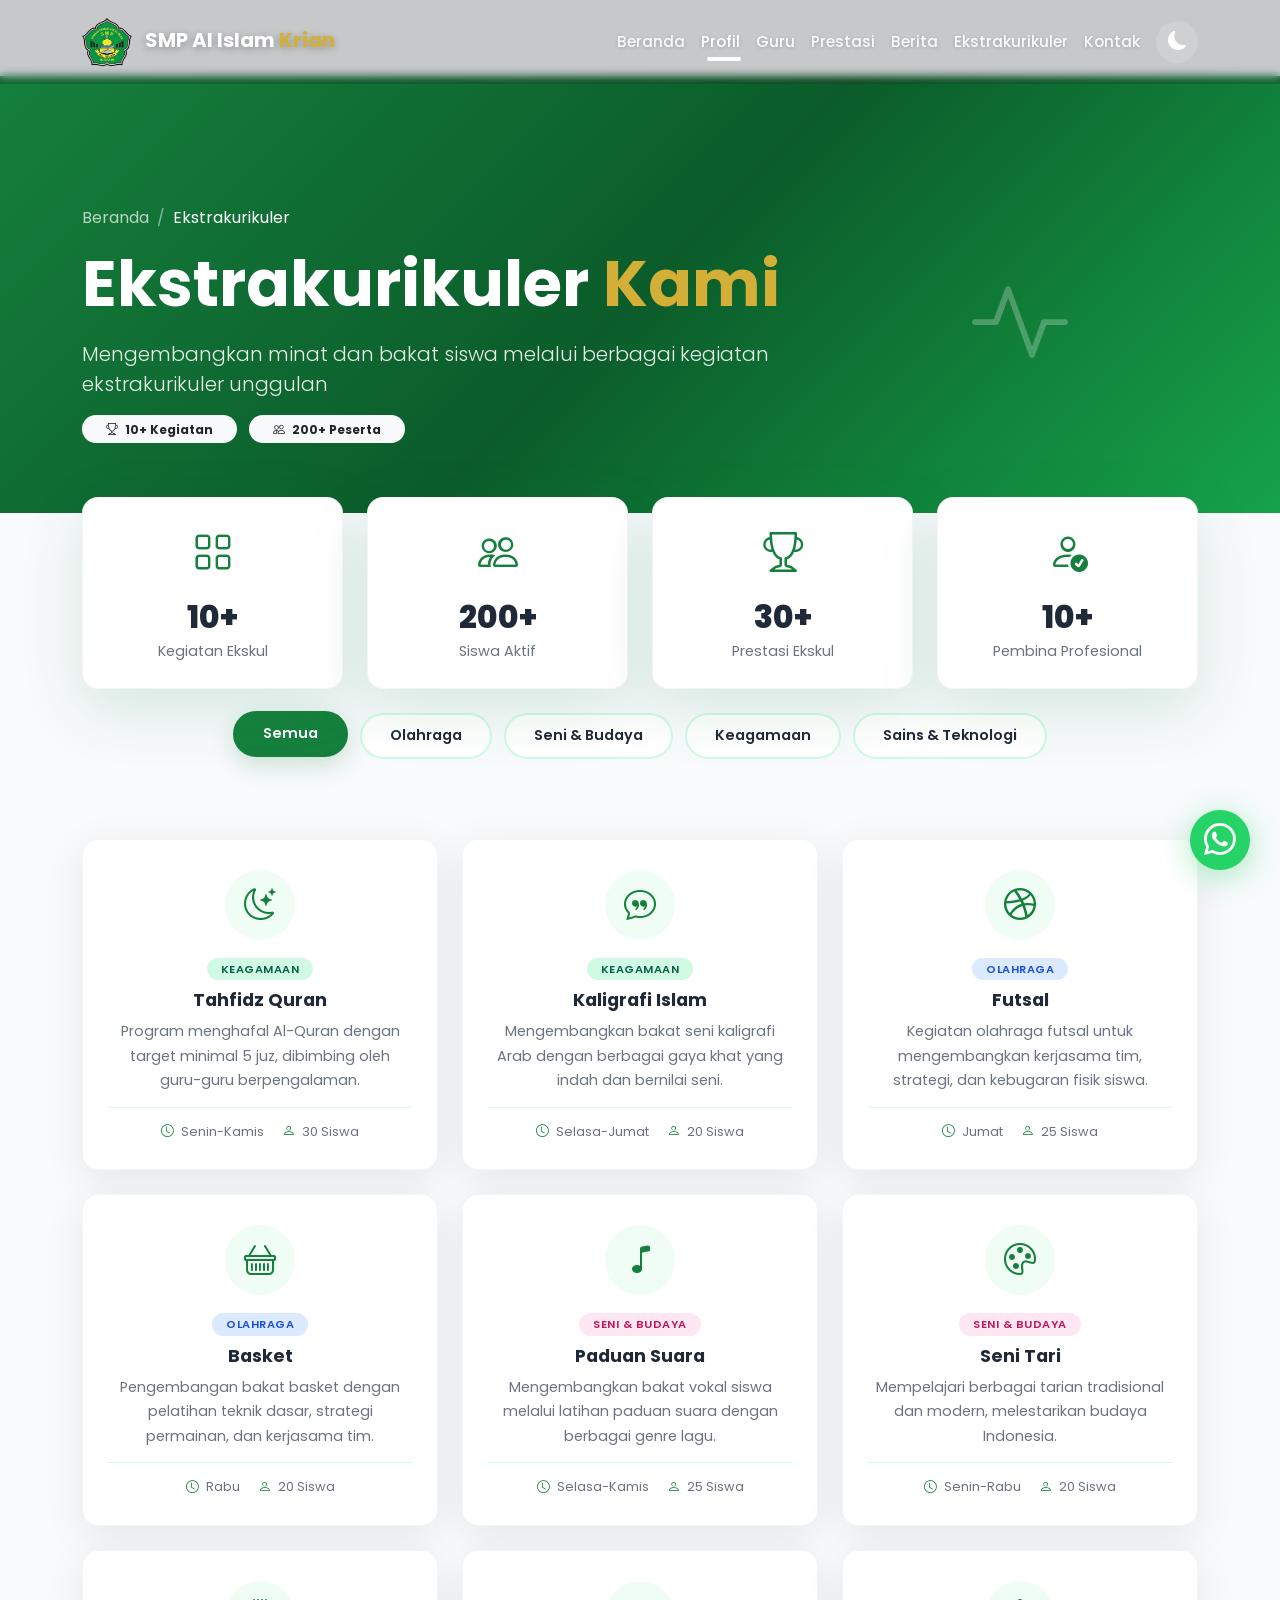
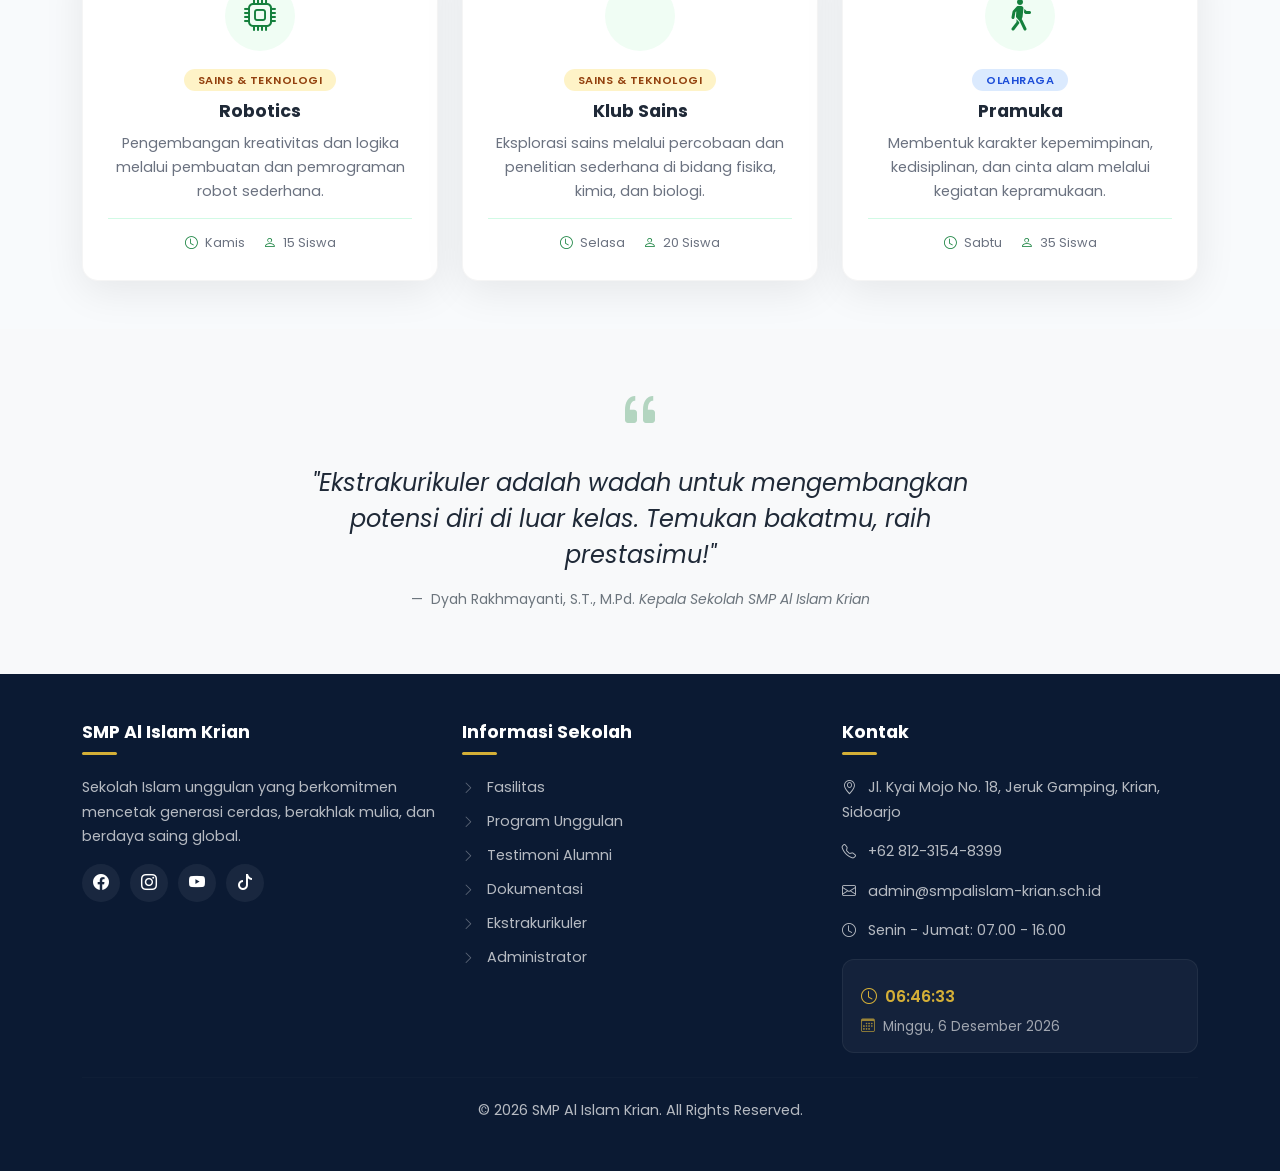
==== Frontend/navbar/ekstra/ekstra.html @ 2ff0a513 "ekstra" ====
<!DOCTYPE html>
<html lang="id">
<head>
    <meta charset="UTF-8" />
    <meta name="viewport" content="width=device-width, initial-scale=1.0" />
    <meta name="description" content="Ekstrakurikuler SMP Al Islam Krian - Berbagai kegiatan pengembangan minat dan bakat siswa" />
    <title>Ekstrakurikuler - SMP Al Islam Krian</title>
    
    <!-- Favicon -->
    <link rel="icon" type="image/png" sizes="64x64" href="../../../assets/logo/logo-smp-al-islam.png" />
    <link rel="apple-touch-icon" sizes="180x180" href="https://cdn-icons-png.flaticon.com/180/3031/3031515.png" />
    
    <!-- Bootstrap 5.3 CSS -->
    <link href="https://cdn.jsdelivr.net/npm/bootstrap@5.3.2/dist/css/bootstrap.min.css" rel="stylesheet" />
    <link href="https://cdn.jsdelivr.net/npm/bootstrap-icons@1.11.3/font/bootstrap-icons.css" rel="stylesheet" />
    <link href="https://fonts.googleapis.com/css2?family=Poppins:wght@300;400;500;600;700;800;900&display=swap" rel="stylesheet" />
    <link href="https://unpkg.com/aos@2.3.1/dist/aos.css" rel="stylesheet" />
    
    <!-- Custom CSS -->
    <link href="../../../Frontend/css/style.css" rel="stylesheet" />
    <link href="../../../Frontend/css/responsive.css" rel="stylesheet" />
    <link href="../../../Frontend/css/animation.css" rel="stylesheet" />
    <link href="ekstrakurikuler.css" rel="stylesheet" />
</head>
<body>

    <!-- LOADING SCREEN -->
    <div id="loading-screen">
        <div class="loader-wrapper">
            <div class="loader-ring"></div>
            <div class="loader-text">SMP Al Islam Krian</div>
        </div>
    </div>

    <div id="scroll-progress-bar"></div>

    <!-- NAVBAR -->
    <nav class="navbar navbar-expand-lg fixed-top" id="mainNav">
        <div class="container">
            <a class="navbar-brand" href="../../../index.html">
                <img src="../../../assets/logo/logo-smp-al-islam.png" alt="Logo SMP Al Islam Krian" height="50" class="me-2" />
                <span class="brand-text">SMP Al Islam <span>Krian</span></span>
            </a>
            <button class="navbar-toggler" type="button" data-bs-toggle="collapse" data-bs-target="#navbarNav"
                aria-controls="navbarNav" aria-expanded="false" aria-label="Toggle navigation">
                <span class="navbar-toggler-icon"></span>
            </button>
            <div class="collapse navbar-collapse" id="navbarNav">
                <ul class="navbar-nav ms-auto">
                    <li class="nav-item"><a class="nav-link" href="../../../index.html">Beranda</a></li>
                    <li class="nav-item dropdown">
                        <a class="nav-link dropdown-toggle" href="#" id="navbarDropdownProfil" role="button"
                            data-bs-toggle="dropdown" aria-expanded="false">Profil</a>
                        <ul class="dropdown-menu" aria-labelledby="navbarDropdownProfil">
                            <li><a class="dropdown-item" href="../profil/sejarah.html">Sejarah</a></li>
                            <li><a class="dropdown-item" href="../profil/visi-misi.html">Visi &amp; Misi</a></li>
                            <li><a class="dropdown-item" href="../profil/sambutan.html">Sambutan Kepsek</a></li>
                        </ul>
                    </li>
                    <li class="nav-item"><a class="nav-link" href="../guru/guru.php">Guru</a></li>
                    <li class="nav-item"><a class="nav-link" href="../prestasi/prestasi.php">Prestasi</a></li>
                    <li class="nav-item"><a class="nav-link" href="../berita/berita.php">Berita</a></li>
                    <li class="nav-item"><a class="nav-link active" href="ekstrakurikuler.html">Ekstrakurikuler</a></li>
                    <li class="nav-item"><a class="nav-link" href="../kontak/kontak.html">Kontak</a></li>
                </ul>
                <button class="btn btn-dark-mode ms-2" id="darkModeToggle" aria-label="Toggle Dark Mode">
                    <i class="bi bi-moon-fill"></i>
                </button>
            </div>
        </div>
    </nav>

    <!-- PAGE HEADER -->
    <section class="page-header-ekskul">
        <div class="container">
            <div class="row align-items-center">
                <div class="col-lg-8" data-aos="fade-up">
                    <nav aria-label="breadcrumb">
                        <ol class="breadcrumb">
                            <li class="breadcrumb-item"><a href="../../../index.html">Beranda</a></li>
                            <li class="breadcrumb-item active" aria-current="page">Ekstrakurikuler</li>
                        </ol>
                    </nav>
                    <h1 class="display-3 fw-bold mb-3">Ekstrakurikuler <span style="color: var(--gold);">Kami</span></h1>
                    <p class="lead" style="font-size: 1.25rem; opacity: 0.9;">
                        Mengembangkan minat dan bakat siswa melalui berbagai kegiatan ekstrakurikuler unggulan
                    </p>
                    <div class="mt-3">
                        <span class="badge bg-light text-dark me-2 px-4 py-2 rounded-pill">
                            <i class="bi bi-trophy me-1"></i> 10+ Kegiatan
                        </span>
                        <span class="badge bg-light text-dark px-4 py-2 rounded-pill">
                            <i class="bi bi-people me-1"></i> 200+ Peserta
                        </span>
                    </div>
                </div>
                <div class="col-lg-4 text-center d-none d-lg-block" data-aos="fade-left">
                    <i class="bi bi-activity" style="font-size: 6rem; opacity: 0.25; color: var(--white);"></i>
                </div>
            </div>
        </div>
    </section>

    <!-- STATISTIK EKSKUL -->
    <section class="ekskul-stats">
        <div class="container">
            <div class="row g-4">
                <div class="col-6 col-lg-3" data-aos="fade-up" data-aos-delay="100">
                    <div class="stat-card-ekskul">
                        <span class="stat-icon"><i class="bi bi-grid"></i></span>
                        <div class="stat-number">10+</div>
                        <div class="stat-label">Kegiatan Ekskul</div>
                    </div>
                </div>
                <div class="col-6 col-lg-3" data-aos="fade-up" data-aos-delay="200">
                    <div class="stat-card-ekskul">
                        <span class="stat-icon"><i class="bi bi-people"></i></span>
                        <div class="stat-number">200+</div>
                        <div class="stat-label">Siswa Aktif</div>
                    </div>
                </div>
                <div class="col-6 col-lg-3" data-aos="fade-up" data-aos-delay="300">
                    <div class="stat-card-ekskul">
                        <span class="stat-icon"><i class="bi bi-trophy"></i></span>
                        <div class="stat-number">30+</div>
                        <div class="stat-label">Prestasi Ekskul</div>
                    </div>
                </div>
                <div class="col-6 col-lg-3" data-aos="fade-up" data-aos-delay="400">
                    <div class="stat-card-ekskul">
                        <span class="stat-icon"><i class="bi bi-person-check"></i></span>
                        <div class="stat-number">10+</div>
                        <div class="stat-label">Pembina Profesional</div>
                    </div>
                </div>
            </div>
        </div>
    </section>

    <!-- KATEGORI EKSKUL -->
    <section class="py-4">
        <div class="container">
            <div class="ekskul-categories" data-aos="fade-up">
                <button class="btn-category active" data-category="all">Semua</button>
                <button class="btn-category" data-category="olahraga">Olahraga</button>
                <button class="btn-category" data-category="seni">Seni & Budaya</button>
                <button class="btn-category" data-category="keagamaan">Keagamaan</button>
                <button class="btn-category" data-category="sains">Sains & Teknologi</button>
            </div>
        </div>
    </section>

    <!-- DAFTAR EKSKURIKULER -->
    <section class="py-3 pb-5">
        <div class="container">
            <div class="row g-4" id="ekskulGrid">
                
                <!-- Ekskul 1 - Keagamaan -->
                <div class="col-md-6 col-lg-4" data-category="keagamaan" data-aos="fade-up" data-aos-delay="100">
                    <div class="ekskul-card">
                        <div class="ekskul-icon-wrapper">
                            <i class="bi bi-moon-stars"></i>
                        </div>
                        <div class="ekskul-body">
                            <span class="ekskul-badge keagamaan">Keagamaan</span>
                            <h5>Tahfidz Quran</h5>
                            <p>Program menghafal Al-Quran dengan target minimal 5 juz, dibimbing oleh guru-guru berpengalaman.</p>
                            <div class="ekskul-meta">
                                <span><i class="bi bi-clock"></i> Senin-Kamis</span>
                                <span><i class="bi bi-person"></i> 30 Siswa</span>
                            </div>
                        </div>
                    </div>
                </div>

                <!-- Ekskul 2 - Keagamaan -->
                <div class="col-md-6 col-lg-4" data-category="keagamaan" data-aos="fade-up" data-aos-delay="200">
                    <div class="ekskul-card">
                        <div class="ekskul-icon-wrapper">
                            <i class="bi bi-chat-quote"></i>
                        </div>
                        <div class="ekskul-body">
                            <span class="ekskul-badge keagamaan">Keagamaan</span>
                            <h5>Kaligrafi Islam</h5>
                            <p>Mengembangkan bakat seni kaligrafi Arab dengan berbagai gaya khat yang indah dan bernilai seni.</p>
                            <div class="ekskul-meta">
                                <span><i class="bi bi-clock"></i> Selasa-Jumat</span>
                                <span><i class="bi bi-person"></i> 20 Siswa</span>
                            </div>
                        </div>
                    </div>
                </div>

                <!-- Ekskul 3 - Olahraga -->
                <div class="col-md-6 col-lg-4" data-category="olahraga" data-aos="fade-up" data-aos-delay="300">
                    <div class="ekskul-card">
                        <div class="ekskul-icon-wrapper">
                            <i class="bi bi-dribbble"></i>
                        </div>
                        <div class="ekskul-body">
                            <span class="ekskul-badge olahraga">Olahraga</span>
                            <h5>Futsal</h5>
                            <p>Kegiatan olahraga futsal untuk mengembangkan kerjasama tim, strategi, dan kebugaran fisik siswa.</p>
                            <div class="ekskul-meta">
                                <span><i class="bi bi-clock"></i> Jumat</span>
                                <span><i class="bi bi-person"></i> 25 Siswa</span>
                            </div>
                        </div>
                    </div>
                </div>

                <!-- Ekskul 4 - Olahraga -->
                <div class="col-md-6 col-lg-4" data-category="olahraga" data-aos="fade-up" data-aos-delay="400">
                    <div class="ekskul-card">
                        <div class="ekskul-icon-wrapper">
                            <i class="bi bi-basket"></i>
                        </div>
                        <div class="ekskul-body">
                            <span class="ekskul-badge olahraga">Olahraga</span>
                            <h5>Basket</h5>
                            <p>Pengembangan bakat basket dengan pelatihan teknik dasar, strategi permainan, dan kerjasama tim.</p>
                            <div class="ekskul-meta">
                                <span><i class="bi bi-clock"></i> Rabu</span>
                                <span><i class="bi bi-person"></i> 20 Siswa</span>
                            </div>
                        </div>
                    </div>
                </div>

                <!-- Ekskul 5 - Seni -->
                <div class="col-md-6 col-lg-4" data-category="seni" data-aos="fade-up" data-aos-delay="500">
                    <div class="ekskul-card">
                        <div class="ekskul-icon-wrapper">
                            <i class="bi bi-music-note"></i>
                        </div>
                        <div class="ekskul-body">
                            <span class="ekskul-badge seni">Seni & Budaya</span>
                            <h5>Paduan Suara</h5>
                            <p>Mengembangkan bakat vokal siswa melalui latihan paduan suara dengan berbagai genre lagu.</p>
                            <div class="ekskul-meta">
                                <span><i class="bi bi-clock"></i> Selasa-Kamis</span>
                                <span><i class="bi bi-person"></i> 25 Siswa</span>
                            </div>
                        </div>
                    </div>
                </div>

                <!-- Ekskul 6 - Seni -->
                <div class="col-md-6 col-lg-4" data-category="seni" data-aos="fade-up" data-aos-delay="600">
                    <div class="ekskul-card">
                        <div class="ekskul-icon-wrapper">
                            <i class="bi bi-palette"></i>
                        </div>
                        <div class="ekskul-body">
                            <span class="ekskul-badge seni">Seni & Budaya</span>
                            <h5>Seni Tari</h5>
                            <p>Mempelajari berbagai tarian tradisional dan modern, melestarikan budaya Indonesia.</p>
                            <div class="ekskul-meta">
                                <span><i class="bi bi-clock"></i> Senin-Rabu</span>
                                <span><i class="bi bi-person"></i> 20 Siswa</span>
                            </div>
                        </div>
                    </div>
                </div>

                <!-- Ekskul 7 - Sains -->
                <div class="col-md-6 col-lg-4" data-category="sains" data-aos="fade-up" data-aos-delay="700">
                    <div class="ekskul-card">
                        <div class="ekskul-icon-wrapper">
                            <i class="bi bi-cpu"></i>
                        </div>
                        <div class="ekskul-body">
                            <span class="ekskul-badge sains">Sains & Teknologi</span>
                            <h5>Robotics</h5>
                            <p>Pengembangan kreativitas dan logika melalui pembuatan dan pemrograman robot sederhana.</p>
                            <div class="ekskul-meta">
                                <span><i class="bi bi-clock"></i> Kamis</span>
                                <span><i class="bi bi-person"></i> 15 Siswa</span>
                            </div>
                        </div>
                    </div>
                </div>

                <!-- Ekskul 8 - Sains -->
                <div class="col-md-6 col-lg-4" data-category="sains" data-aos="fade-up" data-aos-delay="800">
                    <div class="ekskul-card">
                        <div class="ekskul-icon-wrapper">
                            <i class="bi bi-flask"></i>
                        </div>
                        <div class="ekskul-body">
                            <span class="ekskul-badge sains">Sains & Teknologi</span>
                            <h5>Klub Sains</h5>
                            <p>Eksplorasi sains melalui percobaan dan penelitian sederhana di bidang fisika, kimia, dan biologi.</p>
                            <div class="ekskul-meta">
                                <span><i class="bi bi-clock"></i> Selasa</span>
                                <span><i class="bi bi-person"></i> 20 Siswa</span>
                            </div>
                        </div>
                    </div>
                </div>

                <!-- Ekskul 9 - Olahraga -->
                <div class="col-md-6 col-lg-4" data-category="olahraga" data-aos="fade-up" data-aos-delay="900">
                    <div class="ekskul-card">
                        <div class="ekskul-icon-wrapper">
                            <i class="bi bi-person-walking"></i>
                        </div>
                        <div class="ekskul-body">
                            <span class="ekskul-badge olahraga">Olahraga</span>
                            <h5>Pramuka</h5>
                            <p>Membentuk karakter kepemimpinan, kedisiplinan, dan cinta alam melalui kegiatan kepramukaan.</p>
                            <div class="ekskul-meta">
                                <span><i class="bi bi-clock"></i> Sabtu</span>
                                <span><i class="bi bi-person"></i> 35 Siswa</span>
                            </div>
                        </div>
                    </div>
                </div>
            </div>
        </div>
    </section>

    <!-- QUOTE -->
    <section class="py-5 bg-light">
        <div class="container">
            <div class="row justify-content-center" data-aos="fade-up">
                <div class="col-lg-8 text-center">
                    <i class="bi bi-quote" style="font-size: 3rem; color: var(--primary); opacity: 0.3;"></i>
                    <blockquote class="blockquote fs-4 fst-italic mt-3">
                        "Ekstrakurikuler adalah wadah untuk mengembangkan potensi diri di luar kelas. Temukan bakatmu, raih prestasimu!"
                    </blockquote>
                    <figcaption class="blockquote-footer mt-2">
                        Dyah Rakhmayanti, S.T., M.Pd. <cite title="Source Title">Kepala Sekolah SMP Al Islam Krian</cite>
                    </figcaption>
                </div>
            </div>
        </div>
    </section>

    <!-- FOOTER -->
    <footer class="footer py-5">
        <div class="container">
            <div class="row g-4">
                <div class="col-md-6 col-lg-4">
                    <h5 class="fw-bold">SMP Al Islam Krian</h5>
                    <p>Sekolah Islam unggulan yang berkomitmen mencetak generasi cerdas, berakhlak mulia, dan berdaya saing global.</p>
                    <div class="social-icons">
                        <a href="#"><i class="bi bi-facebook"></i></a>
                        <a href="#"><i class="bi bi-instagram"></i></a>
                        <a href="#"><i class="bi bi-youtube"></i></a>
                        <a href="#"><i class="bi bi-tiktok"></i></a>
                    </div>
                </div>
                <div class="col-md-6 col-lg-4">
                    <h5 class="fw-bold">Informasi Sekolah</h5>
                    <ul class="list-unstyled">
                        <li><a href="../../../index.html#fasilitas"><i class="bi bi-chevron-right"></i> Fasilitas</a></li>
                        <li><a href="../../../index.html#akademik"><i class="bi bi-chevron-right"></i> Program Unggulan</a></li>
                        <li><a href="../../../index.html#testimoni"><i class="bi bi-chevron-right"></i> Testimoni Alumni</a></li>
                        <li><a href="../../../index.html#galeri"><i class="bi bi-chevron-right"></i> Dokumentasi</a></li>
                        <li><a href="ekstrakurikuler.html"><i class="bi bi-chevron-right"></i> Ekstrakurikuler</a></li>
                        <li><a href="../../../Admin/login.php"><i class="bi bi-chevron-right"></i> Administrator</a></li>
                    </ul>
                </div>
                <div class="col-md-6 col-lg-4">
                    <h5 class="fw-bold">Kontak</h5>
                    <p><i class="bi bi-geo-alt me-2"></i> Jl. Kyai Mojo No. 18, Jeruk Gamping, Krian, Sidoarjo</p>
                    <p><i class="bi bi-telephone me-2"></i> +62 812-3154-8399</p>
                    <p><i class="bi bi-envelope me-2"></i> admin@smpalislam-krian.sch.id</p>
                    <p><i class="bi bi-clock me-2"></i> Senin - Jumat: 07.00 - 16.00</p>
                    <div class="footer-info mt-3">
                        <div class="live-clock">
                            <i class="bi bi-clock me-1"></i> <span id="clock">00:00:00</span>
                        </div>
                        <div class="update-date mt-2">
                            <i class="bi bi-calendar3 me-1"></i> <span id="updateDate">Loading...</span>
                        </div>
                    </div>
                </div>
            </div>
            <hr class="mt-4" />
            <div class="text-center">
                <p class="mb-0">&copy; 2026 SMP Al Islam Krian. All Rights Reserved.</p>
            </div>
        </div>
    </footer>

    <!-- FLOATING WHATSAPP -->
    <a href="https://wa.me/6281234567890" target="_blank" class="floating-whatsapp" aria-label="WhatsApp">
        <i class="bi bi-whatsapp"></i>
    </a>

    <!-- BACK TO TOP -->
    <button id="backToTop" class="btn btn-primary back-to-top" aria-label="Back to top">
        <i class="bi bi-chevron-up"></i>
    </button>

    <!-- SCRIPTS -->
    <script src="https://cdn.jsdelivr.net/npm/bootstrap@5.3.2/dist/js/bootstrap.bundle.min.js"></script>
    <script src="https://unpkg.com/aos@2.3.1/dist/aos.js"></script>
    <script src="../../../Frontend/js/script.js"></script>
    <script src="../../../Frontend/js/counter.js"></script>
    <script src="ekstrakurikuler.js"></script>
</body>
</html>
---- Frontend/css/style.css ----
/* ============================================================
   STYLE.CSS - SMP Al Islam Krian
   Gaya utama untuk website - TEMA HIJAU
   ============================================================ */

/* ---------- RESET & VARIABLES ---------- */
:root {
    /* Primary Colors - Hijau */
    --primary: #15803D;
    --secondary: #16A34A;
    --accent: #22C55E;
    --hover: #166534;
    --gold: #D4AF37;
    
    /* Neutral Colors */
    --bg: #F8FAFC;
    --soft-bg: #F0FDF4;
    --border: #D1FAE5;
    --text: #1F2937;
    --text-soft: #6B7280;
    --white: #FFFFFF;
    
    /* Effects */
    --shadow: 0 10px 40px rgba(0,0,0,0.08);
    --shadow-hover: 0 20px 60px rgba(21, 128, 61, 0.15);
    --radius: 16px;
    --transition: all 0.4s cubic-bezier(0.25, 0.46, 0.45, 0.94);
}

* {
    margin: 0;
    padding: 0;
    box-sizing: border-box;
}

body {
    font-family: 'Poppins', sans-serif;
    background: var(--bg);
    color: var(--text);
    overflow-x: hidden;
    padding-top: 76px;
    cursor: default;
}

/* ---------- BOOTSTRAP OVERRIDE (WARNA HIJAU) ---------- */
.bg-primary,
.btn-primary,
.badge.bg-primary,
.list-group-item.active,
.page-item.active .page-link,
.nav-pills .nav-link.active,
.progress-bar {
    background-color: var(--primary) !important;
    border-color: var(--primary) !important;
}

.btn-primary:hover,
.btn-primary:focus,
.btn-primary:active {
    background-color: var(--hover) !important;
    border-color: var(--hover) !important;
}

.text-primary,
.btn-outline-primary,
.page-link,
.dropdown-item:active,
.accordion-button:not(.collapsed),
.nav-link.active,
.nav-link:hover {
    color: var(--primary) !important;
}

.btn-outline-primary {
    border-color: var(--primary) !important;
}

.btn-outline-primary:hover,
.btn-outline-primary:focus {
    background-color: var(--primary) !important;
    border-color: var(--primary) !important;
    color: var(--white) !important;
}

.accordion-button:focus {
    border-color: var(--primary) !important;
    box-shadow: 0 0 0 0.25rem rgba(21, 128, 61, 0.25) !important;
}

.form-check-input:checked {
    background-color: var(--primary) !important;
    border-color: var(--primary) !important;
}

.form-control:focus {
    border-color: var(--primary) !important;
    box-shadow: 0 0 0 0.25rem rgba(21, 128, 61, 0.25) !important;
}

.dropdown-item:active {
    background-color: var(--primary) !important;
}

.dropdown-item:focus {
    background-color: rgba(21, 128, 61, 0.08) !important;
    color: var(--primary) !important;
}

/* ---------- CUSTOM CURSOR ---------- */
@media (min-width: 1024px) {
    body {
        cursor: none;
    }
    .custom-cursor {
        position: fixed;
        width: 30px;
        height: 30px;
        border-radius: 50%;
        background: rgba(21, 128, 61, 0.2);
        border: 2px solid var(--primary);
        pointer-events: none;
        z-index: 9999;
        transform: translate(-50%, -50%);
        transition: width 0.2s, height 0.2s, background 0.2s;
        display: none;
    }
    .custom-cursor.active {
        width: 50px;
        height: 50px;
        background: rgba(21, 128, 61, 0.1);
        border-color: var(--gold);
    }
}

/* ---------- SCROLL PROGRESS BAR ---------- */
#scroll-progress-bar {
    position: fixed;
    top: 0;
    left: 0;
    width: 0%;
    height: 4px;
    background: linear-gradient(90deg, var(--primary), var(--gold));
    z-index: 9999;
    transition: width 0.1s;
}

/* ---------- LOADING SCREEN ---------- */
#loading-screen {
    position: fixed;
    inset: 0;
    background: var(--white);
    display: flex;
    align-items: center;
    justify-content: center;
    z-index: 10000;
    transition: opacity 0.8s, visibility 0.8s;
}

#loading-screen.hidden {
    opacity: 0;
    visibility: hidden;
    pointer-events: none;
}

.loader-wrapper {
    text-align: center;
}

.loader-ring {
    display: inline-block;
    width: 60px;
    height: 60px;
    border-radius: 50%;
    border: 5px solid rgba(21, 128, 61, 0.1);
    border-top-color: var(--primary);
    animation: spin 0.8s linear infinite;
    margin: 0 5px;
}

.loader-ring:nth-child(2) {
    width: 45px;
    height: 45px;
    border-top-color: var(--secondary);
    animation-duration: 1s;
}

.loader-ring:nth-child(3) {
    width: 30px;
    height: 30px;
    border-top-color: var(--gold);
    animation-duration: 1.2s;
}

.loader-text {
    margin-top: 20px;
    font-weight: 700;
    font-size: 1.5rem;
    letter-spacing: 2px;
    background: linear-gradient(90deg, var(--primary), var(--gold));
    -webkit-background-clip: text;
    -webkit-text-fill-color: transparent;
}

@keyframes spin {
    to { transform: rotate(360deg); }
}

/* ---------- NAVBAR ---------- */
.navbar {
    padding: 12px 0;
    transition: var(--transition);
    background: transparent;
    backdrop-filter: blur(0px);
    position: fixed;
    top: 0;
    left: 0;
    right: 0;
    z-index: 1030;
}

.navbar.scrolled {
    background: var(--white) !important;
    backdrop-filter: blur(12px);
    box-shadow: 0 4px 30px rgba(0,0,0,0.08);
}

.navbar:not(.scrolled) {
    background: rgba(0,0,0,0.2) !important;
    backdrop-filter: blur(4px);
}

.navbar .brand-text {
    font-weight: 700;
    color: var(--white);
    transition: var(--transition);
    text-shadow: 0 2px 8px rgba(0,0,0,0.3);
}

.navbar.scrolled .brand-text {
    color: var(--text);
    text-shadow: none;
}

.navbar .brand-text span {
    color: var(--gold);
}

.navbar-toggler {
    border-color: rgba(255,255,255,0.3);
    transition: var(--transition);
}

.navbar.scrolled .navbar-toggler {
    border-color: rgba(0,0,0,0.2);
}

.navbar-toggler-icon {
    background-image: url("data:image/svg+xml,%3csvg xmlns='http://www.w3.org/2000/svg' viewBox='0 0 30 30'%3e%3cpath stroke='rgba%28255,255,255,0.9%29' stroke-linecap='round' stroke-miterlimit='10' stroke-width='2' d='M4 7h22M4 15h22M4 23h22'/%3e%3c/svg%3e") !important;
}

.navbar.scrolled .navbar-toggler-icon {
    background-image: url("data:image/svg+xml,%3csvg xmlns='http://www.w3.org/2000/svg' viewBox='0 0 30 30'%3e%3cpath stroke='rgba%280,0,0,0.8%29' stroke-linecap='round' stroke-miterlimit='10' stroke-width='2' d='M4 7h22M4 15h22M4 23h22'/%3e%3c/svg%3e") !important;
}

.navbar .nav-link {
    color: rgba(255,255,255,0.9) !important;
    font-weight: 500;
    font-size: 0.95rem;
    padding: 8px 18px;
    transition: var(--transition);
    position: relative;
    text-shadow: 0 1px 4px rgba(0,0,0,0.2);
}

.navbar.scrolled .nav-link {
    color: var(--text) !important;
    text-shadow: none;
}

.navbar .nav-link::after {
    content: '';
    position: absolute;
    bottom: 0;
    left: 50%;
    width: 0;
    height: 2px;
    background: var(--white);
    transition: var(--transition);
    transform: translateX(-50%);
}

.navbar.scrolled .nav-link::after {
    background: var(--primary);
}

.navbar .nav-link:hover::after,
.navbar .nav-link.active::after {
    width: 60%;
}

.navbar .nav-link:hover,
.navbar .nav-link.active {
    color: var(--white) !important;
}

.navbar.scrolled .nav-link:hover,
.navbar.scrolled .nav-link.active {
    color: var(--primary) !important;
}

.navbar .dropdown-menu {
    border: none;
    border-radius: var(--radius);
    box-shadow: var(--shadow);
    padding: 10px 0;
    margin-top: 10px;
    background: var(--white);
}

.navbar:not(.scrolled) .dropdown-menu {
    background: rgba(255,255,255,0.95);
    backdrop-filter: blur(12px);
}

.navbar .dropdown-item {
    padding: 8px 24px;
    font-weight: 500;
    transition: var(--transition);
    color: var(--text);
}

.navbar .dropdown-item:hover {
    background: rgba(21, 128, 61, 0.08);
    color: var(--primary);
    transform: translateX(6px);
}

.btn-dark-mode {
    width: 42px;
    height: 42px;
    border-radius: 50%;
    border: none;
    background: rgba(255,255,255,0.15);
    color: var(--white);
    font-size: 1.2rem;
    transition: var(--transition);
    display: flex;
    align-items: center;
    justify-content: center;
}

.navbar.scrolled .btn-dark-mode {
    background: rgba(21, 128, 61, 0.1);
    color: var(--text);
}

.btn-dark-mode:hover {
    transform: scale(1.1);
}

/* ---------- HERO SECTION ---------- */
.hero-section {
    position: relative;
    min-height: 100vh;
    overflow: hidden;
    display: flex;
    align-items: center;
}

.hero-slider {
    position: absolute;
    inset: 0;
}

.hero-slide {
    position: absolute;
    inset: 0;
    background-size: cover;
    background-position: center;
    opacity: 0;
    transition: opacity 1.5s ease;
    animation: heroZoom 20s infinite alternate;
}

.hero-slide.active {
    opacity: 1;
}

@keyframes heroZoom {
    0% { transform: scale(1); }
    100% { transform: scale(1.05); }
}

.hero-overlay {
    position: absolute;
    inset: 0;
    background: linear-gradient(135deg, rgba(21, 128, 61, 0.85), rgba(34, 197, 94, 0.6));
    z-index: 1;
}

.hero-content {
    position: relative;
    z-index: 2;
}

.hero-content .display-2 {
    font-weight: 800;
    line-height: 1.1;
}

.hero-content .text-accent {
    color: var(--gold);
}

.hero-buttons .btn {
    padding: 14px 36px;
    border-radius: 50px;
    font-weight: 600;
    transition: var(--transition);
}

.hero-buttons .btn-primary {
    background: var(--primary);
    border: none;
    box-shadow: 0 8px 30px rgba(21, 128, 61, 0.3);
}

.hero-buttons .btn-primary:hover {
    transform: translateY(-3px);
    box-shadow: 0 12px 40px rgba(21, 128, 61, 0.4);
    background: var(--hover);
}

.hero-buttons .btn-outline-light {
    border-width: 2px;
}

.hero-buttons .btn-outline-light:hover {
    background: var(--white);
    color: var(--primary) !important;
    transform: translateY(-3px);
}

.floating-image {
    animation: float 6s ease-in-out infinite;
}

@keyframes float {
    0%, 100% { transform: translateY(0); }
    50% { transform: translateY(-20px); }
}

.wave-divider {
    position: absolute;
    bottom: -2px;
    left: 0;
    width: 100%;
    z-index: 3;
    line-height: 0;
}

.wave-divider svg {
    display: block;
    width: 100%;
    height: 80px;
}

.running-text {
    position: absolute;
    bottom: 30px;
    left: 0;
    width: 100%;
    background: rgba(0,0,0,0.3);
    backdrop-filter: blur(6px);
    padding: 10px 0;
    z-index: 3;
    overflow: hidden;
    white-space: nowrap;
}

.running-text-content {
    display: inline-block;
    animation: marquee 30s linear infinite;
    font-weight: 500;
    color: var(--white);
    letter-spacing: 1px;
}

.running-text-content span {
    margin: 0 20px;
}

@keyframes marquee {
    0% { transform: translateX(0); }
    100% { transform: translateX(-50%); }
}

/* ---------- QUICK MENU ---------- */
.quick-menu {
    margin-top: -40px;
    position: relative;
    z-index: 4;
}

.quick-card {
    display: block;
    padding: 30px 20px;
    background: var(--white);
    border-radius: var(--radius);
    box-shadow: var(--shadow);
    text-decoration: none;
    color: var(--text);
    transition: var(--transition);
    border: 1px solid rgba(0,0,0,0.04);
}

.quick-card:hover {
    transform: translateY(-12px);
    box-shadow: var(--shadow-hover);
    border-color: var(--primary);
}

.quick-icon {
    width: 70px;
    height: 70px;
    border-radius: 50%;
    background: rgba(21, 128, 61, 0.08);
    display: flex;
    align-items: center;
    justify-content: center;
    margin: 0 auto 15px;
    font-size: 2rem;
    color: var(--primary);
    transition: var(--transition);
}

.quick-card:hover .quick-icon {
    background: var(--primary);
    color: var(--white);
    transform: scale(1.1);
}

.quick-card h5 {
    font-weight: 700;
    margin-bottom: 5px;
}

.quick-card p {
    margin-bottom: 0;
    font-size: 0.9rem;
    color: var(--text-soft);
}

/* ---------- STATISTICS ---------- */
.statistics {
    background: linear-gradient(135deg, var(--primary), var(--secondary));
    padding: 80px 0;
}

.stat-card {
    color: var(--white);
    padding: 20px;
}

.stat-card h3 {
    font-size: 3.5rem;
    font-weight: 800;
    margin-bottom: 5px;
}

.stat-card p {
    font-size: 1.1rem;
    opacity: 0.9;
    font-weight: 500;
}

/* ---------- SAMBUTAN KEPALA SEKOLAH ---------- */
.sambutan-foto {
    max-width: 350px;
    margin: 0 auto;
}

.sambutan-foto > img {
    width: 100%;
    height: auto;
    aspect-ratio: 1 / 1;
    object-fit: cover;
    border: 4px solid var(--white);
    box-shadow: var(--shadow-hover);
    transition: var(--transition);
}

.sambutan-foto > img:hover {
    transform: scale(1.02);
}

.sambutan-signature {
    margin-top: 20px;
}

.sambutan-signature .signature-img {
    width: 55%;
    max-width: 192px;
    height: auto;
    display: block;
    margin: 0 auto;
    opacity: 0.9;
}

.sambutan-signature p {
    font-size: 1rem;
    margin-top: 12px !important;
    margin-bottom: 2px !important;
    color: var(--text);
}

.sambutan-signature small {
    font-size: 0.85rem;
    color: var(--text-soft);
    font-weight: 500;
}

.sambutan-text p {
    font-size: 1.05rem;
    line-height: 1.8;
    margin-bottom: 15px;
}

/* ---------- TENTANG SEKOLAH ---------- */
.tentang .logo-tentang {
    display: flex;
    justify-content: center;
    align-items: center;
    height: 100%;
    min-height: 300px;
}

.tentang .logo-tentang img {
    max-width: 400px;
    width: 100%;
    height: auto;
    padding: 20px;
    background: var(--white);
    border-radius: var(--radius);
    box-shadow: var(--shadow-hover);
    transition: var(--transition);
    object-fit: contain;
}

.tentang .logo-tentang img:hover {
    transform: scale(1.03);
    box-shadow: 0 25px 70px rgba(21, 128, 61, 0.2);
}

.keunggulan-item {
    padding: 12px 16px;
    background: var(--white);
    border-radius: 12px;
    box-shadow: 0 2px 12px rgba(0,0,0,0.04);
    font-weight: 500;
    transition: var(--transition);
}

.keunggulan-item:hover {
    transform: translateX(6px);
    box-shadow: var(--shadow);
}

.keunggulan-item i {
    color: var(--primary) !important;
}

/* ---------- VISI MISI ---------- */
.vision-card,
.mission-card {
    background: var(--white);
    border-radius: var(--radius);
    box-shadow: var(--shadow);
    transition: var(--transition);
}

.vision-card:hover,
.mission-card:hover {
    transform: translateY(-8px);
    box-shadow: var(--shadow-hover);
}

.vision-icon {
    font-size: 3rem;
    color: var(--primary);
}

.vision-card ul li {
    padding: 8px 0;
    font-weight: 500;
}

.vision-card ul li i {
    color: var(--primary) !important;
}

/* ---------- PROGRAM UNGGULAN ---------- */
.program-card {
    background: var(--white);
    border-radius: var(--radius);
    box-shadow: var(--shadow);
    transition: var(--transition);
    height: 100%;
    border: 1px solid rgba(0,0,0,0.04);
}

.program-card:hover {
    transform: translateY(-10px);
    box-shadow: var(--shadow-hover);
    border-color: var(--primary);
}

.program-icon {
    font-size: 2.8rem;
    color: var(--primary);
    margin-bottom: 15px;
}

.program-icon svg {
    width: 48px;
    height: 48px;
    color: var(--primary);
    transition: var(--transition);
}

.program-card:hover .program-icon svg {
    transform: scale(1.1);
}

.program-card h5 {
    font-weight: 700;
}

.program-card p {
    font-size: 0.95rem;
    color: var(--text-soft);
    margin-bottom: 0;
}

/* ---------- FASILITAS ---------- */
.fasilitas-card {
    position: relative;
    overflow: hidden;
    border-radius: var(--radius);
    box-shadow: var(--shadow);
    transition: var(--transition);
}

.fasilitas-card:hover {
    transform: scale(1.03);
    box-shadow: var(--shadow-hover);
}

.fasilitas-card img {
    width: 100%;
    height: 220px;
    object-fit: cover;
    transition: var(--transition);
}

.fasilitas-card:hover img {
    transform: scale(1.1);
}

.fasilitas-overlay {
    position: absolute;
    bottom: 0;
    left: 0;
    right: 0;
    padding: 25px 20px;
    background: linear-gradient(transparent, rgba(0,0,0,0.7));
    color: var(--white);
    transform: translateY(20px);
    opacity: 0;
    transition: var(--transition);
}

.fasilitas-card:hover .fasilitas-overlay {
    transform: translateY(0);
    opacity: 1;
}

.fasilitas-overlay h5 {
    font-weight: 700;
    margin-bottom: 4px;
}

.fasilitas-overlay p {
    font-size: 0.9rem;
    margin-bottom: 0;
    opacity: 0.9;
}

/* ---------- PRESTASI (TIMELINE) ---------- */
.timeline {
    position: relative;
    padding-left: 30px;
}

.timeline::before {
    content: '';
    position: absolute;
    left: 8px;
    top: 0;
    bottom: 0;
    width: 3px;
    background: linear-gradient(to bottom, var(--primary), var(--gold));
    border-radius: 4px;
}

.timeline-item {
    position: relative;
    margin-bottom: 30px;
    padding-left: 25px;
}

.timeline-item::before {
    content: '';
    position: absolute;
    left: -26px;
    top: 6px;
    width: 16px;
    height: 16px;
    background: var(--primary);
    border-radius: 50%;
    border: 3px solid var(--white);
    box-shadow: 0 0 0 3px var(--primary);
}

.timeline-content {
    background: var(--white);
    padding: 18px 24px;
    border-radius: var(--radius);
    box-shadow: var(--shadow);
    transition: var(--transition);
}

.timeline-content:hover {
    transform: translateX(6px);
    box-shadow: var(--shadow-hover);
}

.timeline-content .badge {
    font-weight: 600;
    padding: 6px 16px;
    background: var(--primary) !important;
}

.timeline-content h5 {
    margin: 8px 0 2px;
    font-weight: 700;
}

.timeline-content p {
    margin-bottom: 0;
    color: var(--text-soft);
}

/* ---------- GURU SLIDER ---------- */
.guru-swiper {
    padding: 20px 0 50px;
}

.guru-card {
    background: var(--white);
    padding: 30px 20px 25px;
    border-radius: var(--radius);
    box-shadow: var(--shadow);
    transition: var(--transition);
    text-align: center;
}

.guru-card:hover {
    transform: translateY(-8px);
    box-shadow: var(--shadow-hover);
}

.guru-card img {
    width: 120px;
    height: 120px;
    object-fit: cover;
    border-radius: 50%;
    border: 4px solid var(--soft-bg);
    transition: var(--transition);
}

.guru-card:hover img {
    border-color: var(--primary);
    transform: scale(1.05);
}

.guru-card h5 {
    font-weight: 700;
    margin-top: 12px;
    margin-bottom: 2px;
}

.guru-card p {
    font-weight: 500;
    color: var(--primary);
    margin-bottom: 2px;
}

.guru-card small {
    color: var(--text-soft);
}

/* ---------- BERITA ---------- */
.berita-card {
    background: var(--white);
    border-radius: var(--radius);
    overflow: hidden;
    box-shadow: var(--shadow);
    transition: var(--transition);
    height: 100%;
}

.berita-card:hover {
    transform: translateY(-8px);
    box-shadow: var(--shadow-hover);
}

.berita-card img {
    width: 100%;
    height: 200px;
    object-fit: cover;
}

.berita-body {
    padding: 20px;
}

.berita-body h5 {
    font-weight: 700;
    font-size: 1.1rem;
}

.berita-body p {
    color: var(--text-soft);
    font-size: 0.95rem;
}

.berita-body .btn {
    border-radius: 50px;
    padding: 6px 20px;
    font-weight: 500;
}

.berita-body .btn-outline-primary {
    border-color: var(--primary);
    color: var(--primary);
}

.berita-body .btn-outline-primary:hover {
    background: var(--primary);
    color: var(--white);
}

/* ---------- AGENDA & PENGUMUMAN ---------- */
.list-group-item {
    border-left: 4px solid transparent;
    transition: var(--transition);
}

.list-group-item:hover {
    border-left-color: var(--primary);
    background: rgba(21, 128, 61, 0.04);
}

.list-group-item .badge {
    font-weight: 600;
    padding: 6px 12px;
}

.list-group-item .badge.bg-primary {
    background: var(--primary) !important;
}

.list-group-item .badge.bg-warning {
    background: var(--gold) !important;
}

/* ---------- GALERI ---------- */
.galeri-item {
    position: relative;
    overflow: hidden;
    border-radius: var(--radius);
    box-shadow: var(--shadow);
    transition: var(--transition);
}

.galeri-item:hover {
    transform: scale(1.02);
    box-shadow: var(--shadow-hover);
}

.galeri-item img {
    width: 100%;
    height: 220px;
    object-fit: cover;
    transition: var(--transition);
}

.galeri-item:hover img {
    transform: scale(1.1);
}

.galeri-overlay {
    position: absolute;
    inset: 0;
    background: rgba(21, 128, 61, 0.6);
    display: flex;
    align-items: center;
    justify-content: center;
    opacity: 0;
    transition: var(--transition);
    color: var(--white);
    font-size: 2.5rem;
}

.galeri-item:hover .galeri-overlay {
    opacity: 1;
}

/* ---------- VIDEO ---------- */
.video-wrapper {
    border-radius: var(--radius);
    overflow: hidden;
    box-shadow: var(--shadow-hover);
}

/* ---------- TESTIMONI ---------- */
.testimoni-swiper {
    padding: 20px 0 50px;
}

.testimoni-card {
    background: var(--white);
    border-radius: var(--radius);
    box-shadow: var(--shadow);
    transition: var(--transition);
}

.testimoni-card:hover {
    transform: translateY(-6px);
    box-shadow: var(--shadow-hover);
}

.testimoni-card img {
    border: 4px solid var(--soft-bg);
    transition: var(--transition);
}

.testimoni-card:hover img {
    border-color: var(--primary);
}

.testimoni-card .stars {
    font-size: 1.1rem;
    letter-spacing: 2px;
}

/* ---------- FAQ ---------- */
.accordion-item {
    border: none;
    border-radius: var(--radius) !important;
    margin-bottom: 12px;
    box-shadow: var(--shadow);
    overflow: hidden;
}

.accordion-button {
    font-weight: 600;
    padding: 18px 24px;
    background: var(--white);
    transition: var(--transition);
}

.accordion-button:focus {
    box-shadow: none;
    border-color: var(--primary);
}

.accordion-button:not(.collapsed) {
    background: rgba(21, 128, 61, 0.05);
    color: var(--primary);
}

.accordion-body {
    padding: 18px 24px;
    background: var(--white);
}

/* ============================================================
   PPDB - STYLE KHUSUS
   ============================================================ */

/* ---- TIMELINE PPDB ---- */
.timeline-ppdb {
    position: relative;
    padding-left: 40px;
}

.timeline-ppdb::before {
    content: '';
    position: absolute;
    left: 10px;
    top: 0;
    bottom: 0;
    width: 3px;
    background: linear-gradient(to bottom, var(--primary), var(--gold));
    border-radius: 4px;
}

.timeline-item-ppdb {
    position: relative;
    margin-bottom: 25px;
    padding-left: 15px;
}

.timeline-item-ppdb::before {
    content: '';
    position: absolute;
    left: -35px;
    top: 6px;
    width: 14px;
    height: 14px;
    border-radius: 50%;
    background: var(--primary);
    border: 3px solid var(--white);
    box-shadow: 0 0 0 3px var(--primary);
}

.timeline-icon {
    display: none;
}

.timeline-content-ppdb {
    background: var(--white);
    padding: 16px 20px;
    border-radius: 12px;
    box-shadow: var(--shadow);
    transition: var(--transition);
    border: 1px solid rgba(0,0,0,0.04);
}

.timeline-content-ppdb:hover {
    transform: translateX(6px);
    box-shadow: var(--shadow-hover);
}

.timeline-header {
    display: flex;
    justify-content: space-between;
    align-items: center;
    margin-bottom: 4px;
}

.timeline-step {
    display: inline-flex;
    align-items: center;
    justify-content: center;
    width: 24px;
    height: 24px;
    border-radius: 50%;
    background: var(--primary);
    color: var(--white);
    font-size: 0.7rem;
    font-weight: 700;
}

.timeline-date {
    font-size: 0.75rem;
    color: var(--text-soft);
    font-weight: 600;
}

.timeline-content-ppdb h6 {
    font-weight: 700;
    color: var(--text);
    margin-bottom: 2px;
    font-size: 0.95rem;
}

.timeline-content-ppdb p {
    font-size: 0.85rem;
    color: var(--text-soft);
    margin-bottom: 0;
}

/* ---- PERSYARATAN ---- */
.requirement-item {
    display: flex;
    align-items: center;
    gap: 10px;
    padding: 10px 14px;
    background: var(--white);
    border-radius: 10px;
    border: 1px solid var(--border);
    transition: var(--transition);
}

.requirement-item:hover {
    border-color: var(--primary);
    transform: translateX(4px);
}

.requirement-item i {
    color: var(--primary);
    font-size: 1.1rem;
    flex-shrink: 0;
}

.requirement-item span {
    font-size: 0.9rem;
    color: var(--text);
}

/* ---- INFO CARD ---- */
.ppdb-info-card {
    background: var(--white);
    border-radius: var(--radius);
    overflow: hidden;
    box-shadow: var(--shadow-hover);
    border: 1px solid rgba(0,0,0,0.04);
}

.ppdb-info-header {
    background: linear-gradient(135deg, var(--primary), var(--secondary));
    padding: 20px 24px;
    color: var(--white);
    display: flex;
    align-items: center;
    gap: 12px;
}

.ppdb-info-header i {
    font-size: 1.6rem;
}

.ppdb-info-header h4 {
    font-weight: 700;
    margin-bottom: 0;
}

.ppdb-info-body {
    padding: 24px;
}

.info-section {
    margin-bottom: 24px;
}

.info-section h6 {
    font-weight: 600;
    color: var(--text);
    margin-bottom: 12px;
    font-size: 0.95rem;
}

.info-section h6 i {
    color: var(--primary);
    margin-right: 8px;
}

/* ---- JALUR ---- */
.jalur-grid {
    display: flex;
    flex-direction: column;
    gap: 10px;
}

.jalur-item {
    display: flex;
    align-items: center;
    gap: 14px;
    padding: 12px 16px;
    background: var(--bg);
    border-radius: 10px;
    transition: var(--transition);
}

.jalur-item:hover {
    background: var(--soft-bg);
}

.jalur-icon {
    display: inline-flex;
    align-items: center;
    justify-content: center;
    width: 44px;
    height: 44px;
    border-radius: 50%;
    font-weight: 700;
    font-size: 0.8rem;
    color: var(--white);
    flex-shrink: 0;
}

.jalur-item strong {
    display: block;
    font-size: 0.9rem;
    color: var(--text);
}

.jalur-item small {
    font-size: 0.75rem;
    color: var(--text-soft);
}

/* ---- BIAYA ---- */
.biaya-box {
    background: var(--soft-bg);
    padding: 14px 18px;
    border-radius: 10px;
    border-left: 4px solid var(--primary);
}

.biaya-amount {
    font-size: 1.4rem;
    font-weight: 800;
    color: var(--primary);
    display: block;
}

.biaya-label {
    font-size: 0.8rem;
    color: var(--text-soft);
}

/* ---- BUTTON WA ---- */
.btn-wa {
    display: inline-flex;
    align-items: center;
    gap: 10px;
    padding: 10px 20px;
    background: #25D366;
    color: var(--white);
    border-radius: 10px;
    text-decoration: none;
    font-weight: 600;
    transition: var(--transition);
}

.btn-wa:hover {
    transform: translateY(-2px);
    box-shadow: 0 8px 24px rgba(37, 211, 102, 0.3);
    color: var(--white);
}

/* ---- CTA ---- */
.ppdb-cta {
    margin-top: 16px;
    padding-top: 16px;
    border-top: 1px solid var(--border);
}

/* ---------- PPDB RESPONSIVE ---------- */
@media (max-width: 767px) {
    .timeline-ppdb {
        padding-left: 30px;
    }
    .timeline-item-ppdb {
        padding-left: 10px;
    }
    .timeline-item-ppdb::before {
        left: -25px;
        width: 10px;
        height: 10px;
    }
    .timeline-header {
        flex-direction: column;
        align-items: flex-start;
        gap: 4px;
    }
    .jalur-item {
        flex-direction: column;
        text-align: center;
    }
    .ppdb-info-header {
        flex-direction: column;
        text-align: center;
    }
}

@media (max-width: 575px) {
    .timeline-content-ppdb {
        padding: 12px 14px;
    }
    .timeline-content-ppdb h6 {
        font-size: 0.85rem;
    }
    .requirement-item {
        padding: 8px 12px;
        font-size: 0.85rem;
    }
    .biaya-amount {
        font-size: 1.1rem;
    }
}

/* ---------- MAPS ---------- */
.map-wrapper {
    border-radius: var(--radius);
    overflow: hidden;
    box-shadow: var(--shadow-hover);
}

.map-wrapper iframe {
    width: 100%;
    height: 100%;
}

.kontak-item {
    padding: 20px;
    background: var(--white);
    border-radius: var(--radius);
    box-shadow: var(--shadow);
    transition: var(--transition);
}

.kontak-item:hover {
    transform: translateY(-6px);
    box-shadow: var(--shadow-hover);
}

.kontak-item i {
    display: block;
    margin-bottom: 12px;
    color: var(--primary);
}

/* ============================================================
   FOOTER
   ============================================================ */
.footer {
    background: #0b1a33;
    color: rgba(255, 255, 255, 0.8);
    padding: 60px 0 30px;
}

.footer h5 {
    color: var(--white);
    font-weight: 700;
    margin-bottom: 20px;
    font-size: 1.1rem;
    position: relative;
    padding-bottom: 12px;
}

.footer h5::after {
    content: '';
    position: absolute;
    bottom: 0;
    left: 0;
    width: 35px;
    height: 3px;
    background: var(--gold);
    border-radius: 3px;
}

.footer p {
    font-size: 0.9rem;
    line-height: 1.7;
    color: rgba(255, 255, 255, 0.7);
    margin-bottom: 15px;
}

.footer ul {
    padding: 0;
    margin: 0;
    list-style: none;
}

.footer ul li {
    margin-bottom: 10px;
}

.footer ul li a {
    color: rgba(255, 255, 255, 0.7);
    text-decoration: none;
    transition: var(--transition);
    font-size: 0.9rem;
    display: inline-block;
}

.footer ul li a:hover {
    color: var(--gold);
    padding-left: 6px;
}

.footer ul li a i {
    margin-right: 8px;
    font-size: 0.8rem;
    opacity: 0.5;
}

.footer .social-icons {
    display: flex;
    gap: 10px;
    flex-wrap: wrap;
    margin-top: 5px;
}

.footer .social-icons a {
    display: inline-flex;
    align-items: center;
    justify-content: center;
    width: 38px;
    height: 38px;
    border-radius: 50%;
    background: rgba(255, 255, 255, 0.06);
    color: var(--white);
    transition: var(--transition);
    font-size: 1rem;
    text-decoration: none;
}

.footer .social-icons a:hover {
    background: var(--primary);
    transform: translateY(-3px);
    color: var(--white);
}

.footer .contact-info p {
    display: flex;
    align-items: flex-start;
    gap: 12px;
    margin-bottom: 12px;
    font-size: 0.85rem;
    color: rgba(255, 255, 255, 0.7);
}

.footer .contact-info p i {
    color: var(--gold);
    font-size: 1.1rem;
    margin-top: 3px;
    min-width: 18px;
}

.footer .live-clock {
    font-size: 0.9rem;
    font-weight: 500;
    color: var(--gold);
    margin-top: 10px;
    padding: 8px 16px;
    background: rgba(255, 255, 255, 0.05);
    border-radius: 8px;
    display: inline-block;
    border: 1px solid rgba(255, 255, 255, 0.06);
}

.footer .live-clock i {
    margin-right: 8px;
}

.footer hr {
    border-color: rgba(255, 255, 255, 0.06);
    margin: 30px 0 20px;
}

.footer .footer-bottom {
    text-align: center;
    font-size: 0.85rem;
    color: rgba(255, 255, 255, 0.5);
}

.footer .footer-bottom a {
    color: var(--gold);
    text-decoration: none;
}

/* ---------- FOOTER INFO (LIVE CLOCK & DATE) ---------- */
.footer .footer-info {
    background: rgba(255, 255, 255, 0.04);
    border-radius: 12px;
    padding: 15px 18px;
    border: 1px solid rgba(255, 255, 255, 0.06);
}

.footer .footer-info .live-clock {
    font-size: 1rem;
    font-weight: 600;
    color: var(--gold);
    background: transparent;
    padding: 0;
    border: none;
}

.footer .footer-info .live-clock i {
    color: var(--gold);
}

.footer .footer-info .update-date {
    font-size: 0.85rem;
    color: rgba(255, 255, 255, 0.6);
}

.footer .footer-info .update-date i {
    color: var(--gold);
    opacity: 0.7;
}

/* ---------- FLOATING WHATSAPP ---------- */
.floating-whatsapp {
    position: fixed;
    bottom: 30px;
    right: 30px;
    width: 60px;
    height: 60px;
    border-radius: 50%;
    background: #25D366;
    color: var(--white);
    font-size: 2rem;
    display: flex;
    align-items: center;
    justify-content: center;
    box-shadow: 0 6px 30px rgba(37, 211, 102, 0.4);
    z-index: 999;
    transition: var(--transition);
    text-decoration: none;
}

.floating-whatsapp:hover {
    transform: scale(1.1);
    color: var(--white);
    box-shadow: 0 8px 40px rgba(37, 211, 102, 0.6);
}

/* ---------- BACK TO TOP ---------- */
.back-to-top {
    position: fixed;
    bottom: 100px;
    right: 30px;
    width: 50px;
    height: 50px;
    border-radius: 50%;
    background: var(--primary);
    color: var(--white);
    border: none;
    font-size: 1.4rem;
    box-shadow: 0 6px 30px rgba(21, 128, 61, 0.3);
    z-index: 999;
    opacity: 0;
    visibility: hidden;
    transition: var(--transition);
    display: flex;
    align-items: center;
    justify-content: center;
}

.back-to-top.show {
    opacity: 1;
    visibility: visible;
}

.back-to-top:hover {
    transform: translateY(-4px);
    box-shadow: 0 8px 40px rgba(21, 128, 61, 0.5);
    background: var(--hover);
}

/* ---------- RIPPLE BUTTON ---------- */
.ripple {
    position: relative;
    overflow: hidden;
}

.ripple-effect {
    position: absolute;
    border-radius: 50%;
    background: rgba(255,255,255,0.4);
    transform: scale(0);
    animation: rippleAnim 0.6s linear;
    pointer-events: none;
}

@keyframes rippleAnim {
    to {
        transform: scale(4);
        opacity: 0;
    }
}

/* ---------- GURU SECTION (MODERN) ---------- */
.guru-card-featured {
    background: var(--white);
    border-radius: var(--radius);
    overflow: hidden;
    box-shadow: var(--shadow-hover);
    transition: var(--transition);
    margin-bottom: 10px;
    border: 1px solid rgba(21, 128, 61, 0.08);
}

.guru-card-featured:hover {
    transform: translateY(-5px);
    box-shadow: 0 30px 80px rgba(21, 128, 61, 0.15);
}

.guru-card-featured img {
    width: 100%;
    height: 100%;
    min-height: 250px;
    object-fit: cover;
}

.guru-featured-body {
    padding: 30px 35px;
}

.guru-featured-body h3 {
    font-size: 1.6rem;
    margin-bottom: 10px;
    color: var(--text);
}

.guru-featured-body p {
    font-size: 1.05rem;
    line-height: 1.8;
    color: var(--text-soft);
    font-style: italic;
}

.guru-featured-body p i {
    color: var(--primary);
    font-size: 1.2rem;
}

.guru-featured-meta {
    display: flex;
    gap: 25px;
    margin-top: 15px;
    flex-wrap: wrap;
}

.guru-featured-meta span {
    font-size: 0.95rem;
    color: var(--text-soft);
}

.guru-featured-meta span i {
    color: var(--primary);
}

.guru-card-modern {
    background: var(--white);
    border-radius: var(--radius);
    overflow: hidden;
    box-shadow: var(--shadow);
    transition: var(--transition);
    height: 100%;
    border: 1px solid rgba(0,0,0,0.04);
}

.guru-card-modern:hover {
    transform: translateY(-10px);
    box-shadow: var(--shadow-hover);
    border-color: var(--primary);
}

.guru-card-image {
    position: relative;
    overflow: hidden;
    aspect-ratio: 1 / 1;
}

.guru-card-image img {
    width: 100%;
    height: 100%;
    object-fit: cover;
    transition: var(--transition);
}

.guru-card-modern:hover .guru-card-image img {
    transform: scale(1.08);
}

.guru-card-social {
    position: absolute;
    bottom: -50px;
    left: 0;
    right: 0;
    display: flex;
    justify-content: center;
    gap: 12px;
    padding: 15px;
    background: linear-gradient(transparent, rgba(0,0,0,0.6));
    transition: var(--transition);
    opacity: 0;
}

.guru-card-modern:hover .guru-card-social {
    bottom: 0;
    opacity: 1;
}

.guru-card-social a {
    width: 36px;
    height: 36px;
    border-radius: 50%;
    background: var(--white);
    color: var(--text);
    display: flex;
    align-items: center;
    justify-content: center;
    transition: var(--transition);
    text-decoration: none;
    font-size: 0.9rem;
}

.guru-card-social a:hover {
    background: var(--primary);
    color: var(--white);
    transform: scale(1.1);
}

.guru-card-body {
    padding: 20px 18px 22px;
}

.guru-card-body h5 {
    font-size: 1rem;
    margin-bottom: 6px;
    color: var(--text);
}

.guru-card-body .badge {
    font-weight: 500;
    padding: 4px 14px;
    border-radius: 50px;
    font-size: 0.75rem;
    background-color: var(--secondary) !important;
}

.guru-card-body p {
    font-size: 0.9rem;
    color: var(--text-soft);
    margin-bottom: 0;
    margin-top: 8px;
}

.guru-card-body p i {
    color: var(--primary);
}

.guru .btn-outline-primary {
    border-radius: 50px;
    font-weight: 600;
    letter-spacing: 0.5px;
    transition: var(--transition);
    border-width: 2px;
}

.guru .btn-outline-primary:hover {
    transform: translateY(-3px);
    box-shadow: 0 10px 40px rgba(21, 128, 61, 0.25);
}

.guru .btn-outline-primary i {
    transition: var(--transition);
}

.guru .btn-outline-primary:hover i {
    transform: translateX(6px);
}

/* ============================================================
   RESPONSIVE FOOTER
   ============================================================ */
@media (max-width: 991px) {
    .footer {
        padding: 40px 0 20px;
    }
    .footer h5 {
        font-size: 1rem;
        margin-bottom: 15px;
    }
    .footer h5::after {
        width: 30px;
    }
    .guru-card-featured img {
        min-height: 200px;
    }
    .guru-featured-body {
        padding: 25px;
    }
    .guru-featured-body h3 {
        font-size: 1.3rem;
    }
}

@media (max-width: 767px) {
    .footer {
        padding: 30px 0 15px;
        text-align: center;
    }
    .footer h5::after {
        left: 50%;
        transform: translateX(-50%);
    }
    .footer .social-icons {
        justify-content: center;
    }
    .footer .contact-info p {
        justify-content: center;
    }
    .footer .live-clock {
        display: block;
        text-align: center;
    }
    .footer ul li a:hover {
        padding-left: 0;
    }
    .guru-card-featured img {
        min-height: 180px;
    }
    .guru-featured-body {
        padding: 20px;
    }
    .guru-featured-body h3 {
        font-size: 1.1rem;
    }
    .guru-featured-body p {
        font-size: 0.95rem;
    }
    .guru-featured-meta {
        gap: 15px;
        flex-direction: column;
    }
    .guru .btn-outline-primary {
        padding: 12px 30px !important;
        font-size: 0.95rem;
    }
}

@media (max-width: 575px) {
    .sambutan-foto {
        max-width: 180px;
    }
    .sambutan-signature .signature-img {
        max-width: 99px;
    }
    .sambutan-signature p {
        font-size: 0.85rem;
    }
    .tentang .logo-tentang img {
        max-width: 200px;
        padding: 12px;
    }
}

/* ---------- DARK MODE ---------- */
body.dark-mode {
    background: #111827;
    color: #e5e7eb;
}

body.dark-mode .navbar.scrolled {
    background: rgba(17, 24, 39, 0.95);
}

body.dark-mode .navbar.scrolled .brand-text,
body.dark-mode .navbar.scrolled .nav-link {
    color: #e5e7eb;
}

body.dark-mode .quick-card,
body.dark-mode .vision-card,
body.dark-mode .mission-card,
body.dark-mode .program-card,
body.dark-mode .guru-card,
body.dark-mode .berita-card,
body.dark-mode .testimoni-card,
body.dark-mode .timeline-content,
body.dark-mode .accordion-item,
body.dark-mode .kontak-item,
body.dark-mode .ppdb-info,
body.dark-mode .list-group-item {
    background: #1f2937;
    color: #e5e7eb;
    border-color: #374151;
}

body.dark-mode .statistics {
    background: linear-gradient(135deg, #15803D, #0b5c2a);
}

body.dark-mode .footer {
    background: #0b1120;
}

body.dark-mode .accordion-button {
    background: #1f2937;
    color: #e5e7eb;
}

body.dark-mode .accordion-button:not(.collapsed) {
    background: rgba(21, 128, 61, 0.2);
    color: var(--accent);
}

body.dark-mode .accordion-body {
    background: #1f2937;
}

body.dark-mode .keunggulan-item {
    background: #1f2937;
    color: #e5e7eb;
}

body.dark-mode .btn-dark-mode {
    color: #e5e7eb;
}

body.dark-mode .navbar .dropdown-menu {
    background: #1f2937;
}

body.dark-mode .navbar .dropdown-item {
    color: #e5e7eb;
}

body.dark-mode .navbar .dropdown-item:hover {
    background: rgba(21, 128, 61, 0.2);
}

body.dark-mode .sambutan-signature p {
    color: #e5e7eb;
}

body.dark-mode .program-card p,
body.dark-mode .berita-body p,
body.dark-mode .timeline-content p {
    color: #9ca3af;
}

/* ---------- GLASSMORPHISM ---------- */
.glass {
    background: rgba(255,255,255,0.15);
    backdrop-filter: blur(12px);
    border: 1px solid rgba(255,255,255,0.1);
}

/* ---------- SCROLL REVEAL (AOS overwrite) ---------- */
[data-aos] {
    pointer-events: none;
}
[data-aos].aos-animate {
    pointer-events: auto;
}

/* ---------- RESPONSIVE SAMBUTAN ---------- */
@media (max-width: 991px) {
    .sambutan-foto {
        max-width: 280px;
    }
    .sambutan-signature .signature-img {
        max-width: 154px;
    }
}

@media (max-width: 767px) {
    .sambutan-foto {
        max-width: 220px;
    }
    .sambutan-signature .signature-img {
        max-width: 121px;
    }
    .sambutan-signature p {
        font-size: 0.9rem;
    }
    .sambutan-signature small {
        font-size: 0.75rem;
    }
}

/* ---------- RESPONSIVE TENTANG ---------- */
@media (max-width: 991px) {
    .tentang .logo-tentang img {
        max-width: 300px;
    }
    .tentang .logo-tentang {
        min-height: 200px;
    }
}

@media (max-width: 767px) {
    .tentang .logo-tentang img {
        max-width: 250px;
        padding: 15px;
    }
    .tentang .logo-tentang {
        min-height: auto;
        padding: 20px 0;
    }
}
---- Frontend/css/responsive.css ----
@media (max-width: 1199px) {
    .hero-content .display-2 {
        font-size: 3.5rem;
    }
    .stat-card h3 {
        font-size: 2.8rem;
    }
    .fasilitas-card img {
        height: 180px;
    }
    .galeri-item img {
        height: 180px;
    }
}

/* ---------- TABLET (768px - 1023px) ---------- */
@media (max-width: 1023px) {
    .navbar .brand-text {
        font-size: 0.9rem;
    }
    .hero-content .display-2 {
        font-size: 3rem;
    }
    .hero-buttons .btn {
        padding: 12px 28px;
        font-size: 0.95rem;
    }
    .quick-card {
        padding: 20px 15px;
    }
    .quick-icon {
        width: 60px;
        height: 60px;
        font-size: 1.6rem;
    }
    .stat-card h3 {
        font-size: 2.4rem;
    }
    .statistics {
        padding: 60px 0;
    }
    .sambutan-foto img {
        max-width: 280px;
    }
    .vision-card,
    .mission-card {
        padding: 24px !important;
    }
    .program-card {
        padding: 20px !important;
    }
    .program-icon {
        font-size: 2.2rem;
    }
    .fasilitas-card img {
        height: 160px;
    }
    .galeri-item img {
        height: 160px;
    }
    .berita-card img {
        height: 160px;
    }
    .timeline {
        padding-left: 20px;
    }
    .timeline-item {
        padding-left: 16px;
    }
    .timeline-item::before {
        left: -20px;
        width: 12px;
        height: 12px;
    }
    .guru-card img {
        width: 100px;
        height: 100px;
    }
    .footer {
        padding: 40px 0;
    }
}

/* ---------- MOBILE (576px - 767px) ---------- */
@media (max-width: 767px) {
    body {
        padding-top: 66px;
    }
    .navbar {
        padding: 8px 0;
    }
    .navbar .brand-text {
        font-size: 0.85rem;
    }
    .navbar .brand-text span {
        display: inline;
    }
    .hero-content .display-2 {
        font-size: 2.2rem;
    }
    .hero-content .lead {
        font-size: 1rem;
    }
    .hero-buttons .btn {
        padding: 10px 22px;
        font-size: 0.85rem;
        margin-bottom: 10px;
    }
    .hero-buttons .btn-lg {
        font-size: 0.9rem;
    }
    .wave-divider svg {
        height: 40px;
    }
    .running-text {
        padding: 6px 0;
        font-size: 0.8rem;
        bottom: 15px;
    }
    .running-text-content span {
        margin: 0 12px;
    }
    .quick-menu {
        margin-top: -20px;
    }
    .quick-card {
        padding: 16px 12px;
    }
    .quick-icon {
        width: 50px;
        height: 50px;
        font-size: 1.3rem;
        margin-bottom: 10px;
    }
    .quick-card h5 {
        font-size: 0.95rem;
    }
    .quick-card p {
        font-size: 0.75rem;
    }
    .stat-card h3 {
        font-size: 2rem;
    }
    .stat-card p {
        font-size: 0.9rem;
    }
    .statistics {
        padding: 40px 0;
    }
    .sambutan-foto img {
        max-width: 200px;
    }
    .sambutan-text p {
        font-size: 0.95rem;
    }
    .display-5 {
        font-size: 1.8rem;
    }
    .vision-card,
    .mission-card {
        padding: 20px !important;
    }
    .program-card {
        padding: 16px !important;
    }
    .program-icon {
        font-size: 1.8rem;
    }
    .program-card h5 {
        font-size: 1rem;
    }
    .program-card p {
        font-size: 0.85rem;
    }
    .fasilitas-card img {
        height: 140px;
    }
    .fasilitas-overlay {
        padding: 15px;
    }
    .fasilitas-overlay h5 {
        font-size: 0.95rem;
    }
    .fasilitas-overlay p {
        font-size: 0.8rem;
    }
    .galeri-item img {
        height: 140px;
    }
    .berita-card img {
        height: 140px;
    }
    .berita-body {
        padding: 16px;
    }
    .berita-body h5 {
        font-size: 1rem;
    }
    .timeline {
        padding-left: 16px;
    }
    .timeline-item {
        padding-left: 12px;
        margin-bottom: 20px;
    }
    .timeline-item::before {
        left: -16px;
        width: 10px;
        height: 10px;
    }
    .timeline-content {
        padding: 14px 18px;
    }
    .timeline-content h5 {
        font-size: 0.95rem;
    }
    .guru-card {
        padding: 20px 15px;
    }
    .guru-card img {
        width: 80px;
        height: 80px;
    }
    .guru-card h5 {
        font-size: 0.95rem;
    }
    .testimoni-card {
        padding: 20px !important;
    }
    .accordion-button {
        padding: 14px 18px;
        font-size: 0.95rem;
    }
    .accordion-body {
        padding: 14px 18px;
        font-size: 0.9rem;
    }
    .ppdb-info {
        padding: 20px !important;
    }
    .ppdb-info ul li {
        font-size: 0.9rem;
    }
    .kontak-item {
        padding: 16px;
    }
    .footer {
        padding: 30px 0;
        text-align: center;
    }
    .footer .social-icons {
        justify-content: center;
    }
    .floating-whatsapp {
        width: 50px;
        height: 50px;
        font-size: 1.6rem;
        bottom: 20px;
        right: 20px;
    }
    .back-to-top {
        width: 44px;
        height: 44px;
        font-size: 1.2rem;
        bottom: 80px;
        right: 20px;
    }
}

/* ---------- MOBILE KECIL (320px - 575px) ---------- */
@media (max-width: 575px) {
    .hero-content .display-2 {
        font-size: 1.8rem;
    }
    .hero-content .badge {
        font-size: 0.7rem;
        padding: 4px 12px;
    }
    .hero-buttons .btn {
        padding: 8px 18px;
        font-size: 0.8rem;
    }
    .quick-icon {
        width: 42px;
        height: 42px;
        font-size: 1.1rem;
    }
    .quick-card h5 {
        font-size: 0.85rem;
    }
    .stat-card h3 {
        font-size: 1.6rem;
    }
    .stat-card p {
        font-size: 0.8rem;
    }
    .display-5 {
        font-size: 1.5rem;
    }
    .program-card {
        padding: 14px !important;
    }
    .program-icon {
        font-size: 1.5rem;
    }
    .fasilitas-card img {
        height: 120px;
    }
    .galeri-item img {
        height: 120px;
    }
    .berita-card img {
        height: 120px;
    }
    .guru-card img {
        width: 70px;
        height: 70px;
    }
    .timeline-content {
        padding: 12px 14px;
    }
    .timeline-content h5 {
        font-size: 0.85rem;
    }
    .list-group-item {
        padding: 12px 14px !important;
        font-size: 0.9rem;
    }
    .floating-whatsapp {
        width: 44px;
        height: 44px;
        font-size: 1.3rem;
        bottom: 16px;
        right: 16px;
    }
    .back-to-top {
        width: 38px;
        height: 38px;
        font-size: 1rem;
        bottom: 70px;
        right: 16px;
    }
}

/* ---------- TABLET LANDSCAPE (1024px ke atas) ---------- */
@media (min-width: 1024px) and (max-height: 800px) {
    .hero-content .display-2 {
        font-size: 3.2rem;
    }
    .hero-content .lead {
        font-size: 1rem;
    }
    .hero-buttons .btn {
        padding: 12px 28px;
    }
}

/* ---------- DARK MODE RESPONSIVE ---------- */
@media (prefers-color-scheme: dark) {
    /* Fallback untuk browser dengan preferensi dark */
}

/* ---------- PRINT ---------- */
@media print {
    .navbar,
    .hero-section,
    .quick-menu,
    .statistics,
    .footer,
    .floating-whatsapp,
    .back-to-top,
    #scroll-progress-bar,
    #loading-screen {
        display: none !important;
    }
    body {
        padding-top: 0 !important;
        background: white !important;
        color: black !important;
    }
    .container {
        max-width: 100% !important;
    }
    .card,
    .berita-card,
    .program-card,
    .fasilitas-card {
        box-shadow: none !important;
        border: 1px solid #ddd !important;
    }
}
---- Frontend/css/animation.css ----
/* ============================================================
   ANIMATION.CSS - SMP Al Islam Krian
   Animasi dan efek visual
   ============================================================ */

/* ---------- AOS CUSTOM ---------- */
[data-aos="flip-left"] {
    transform: perspective(1000px) rotateY(-10deg);
    transition: transform 0.8s ease, opacity 0.8s ease;
}
[data-aos="flip-left"].aos-animate {
    transform: perspective(1000px) rotateY(0deg);
}

[data-aos="flip-right"] {
    transform: perspective(1000px) rotateY(10deg);
    transition: transform 0.8s ease, opacity 0.8s ease;
}
[data-aos="flip-right"].aos-animate {
    transform: perspective(1000px) rotateY(0deg);
}

[data-aos="flip-up"] {
    transform: perspective(1000px) rotateX(-10deg);
    transition: transform 0.8s ease, opacity 0.8s ease;
}
[data-aos="flip-up"].aos-animate {
    transform: perspective(1000px) rotateX(0deg);
}

/* ---------- GLOW HOVER ---------- */
.glow-hover {
    transition: all 0.4s ease;
}
.glow-hover:hover {
    box-shadow: 0 0 30px rgba(13, 110, 253, 0.3);
    transform: translateY(-4px);
}

/* ---------- CARD ANIMATION ---------- */
.card-animate {
    transition: all 0.5s cubic-bezier(0.25, 0.46, 0.45, 0.94);
}
.card-animate:hover {
    transform: translateY(-12px) scale(1.02);
    box-shadow: 0 20px 60px rgba(13, 110, 253, 0.15);
}

/* ---------- SMOOTH SCROLL (by browser) ---------- */
html {
    scroll-behavior: smooth;
}

/* ---------- PARALLAX HERO (fallback) ---------- */
.hero-section {
    background-attachment: fixed;
}
@media (max-width: 768px) {
    .hero-section {
        background-attachment: scroll;
    }
}

/* ---------- LAZY LOAD IMAGE FADE ---------- */
img.lazy {
    opacity: 0;
    transition: opacity 0.6s ease;
}
img.lazy.loaded {
    opacity: 1;
}

/* ---------- MOUSE HOVER EFFECT ---------- */
.hover-scale {
    transition: transform 0.3s ease;
}
.hover-scale:hover {
    transform: scale(1.05);
}

/* ---------- PURE CSS ANIMATIONS ---------- */
.pulse {
    animation: pulse 2s infinite;
}
@keyframes pulse {
    0%, 100% { transform: scale(1); }
    50% { transform: scale(1.05); }
}

.shimmer {
    background: linear-gradient(90deg, var(--bg) 25%, rgba(255,255,255,0.4) 50%, var(--bg) 75%);
    background-size: 200% 100%;
    animation: shimmer 2s infinite;
}
@keyframes shimmer {
    0% { background-position: -200% 0; }
    100% { background-position: 200% 0; }
}

.fade-in-up {
    opacity: 0;
    transform: translateY(30px);
    animation: fadeInUp 0.8s ease forwards;
}
@keyframes fadeInUp {
    to { opacity: 1; transform: translateY(0); }
}

.fade-in {
    opacity: 0;
    animation: fadeIn 1s ease forwards;
}
@keyframes fadeIn {
    to { opacity: 1; }
}

.slide-in-left {
    opacity: 0;
    transform: translateX(-50px);
    animation: slideInLeft 0.8s ease forwards;
}
@keyframes slideInLeft {
    to { opacity: 1; transform: translateX(0); }
}

.slide-in-right {
    opacity: 0;
    transform: translateX(50px);
    animation: slideInRight 0.8s ease forwards;
}
@keyframes slideInRight {
    to { opacity: 1; transform: translateX(0); }
}

.zoom-in {
    opacity: 0;
    transform: scale(0.8);
    animation: zoomIn 0.8s ease forwards;
}
@keyframes zoomIn {
    to { opacity: 1; transform: scale(1); }
}

/* ---------- RIPPLE BUTTON (JS enhanced) ---------- */
.ripple {
    position: relative;
    overflow: hidden;
}

/* ---------- SCROLL PROGRESS BAR (JS enhanced) ---------- */
#scroll-progress-bar {
    transition: width 0.1s linear;
}

/* ---------- COUNTER (JS enhanced) ---------- */
.counter {
    font-variant-numeric: tabular-nums;
}

/* ---------- DARK MODE TRANSITION ---------- */
body,
.navbar,
.navbar *,
.card,
.berita-card,
.program-card,
.fasilitas-card,
.guru-card,
.testimoni-card,
.accordion-item,
.list-group-item,
.footer,
.footer * {
    transition: background-color 0.4s ease, color 0.4s ease, border-color 0.4s ease, box-shadow 0.4s ease;
}
---- Frontend/navbar/ekstra/ekstrakurikuler.css ----
/* ============================================================
   EKSTRAKURIKULER.CSS - SMP Al Islam Krian
   Gaya untuk halaman Ekstrakurikuler
   ============================================================ */

/* ===== PAGE HEADER ===== */
.page-header-ekskul {
    background: linear-gradient(135deg, var(--primary) 0%, #0b5c2a 50%, var(--secondary) 100%);
    padding: 130px 0 70px;
    color: var(--white);
    position: relative;
    overflow: hidden;
}

.page-header-ekskul .breadcrumb {
    background: transparent;
    padding: 0;
}

.page-header-ekskul .breadcrumb-item a {
    color: rgba(255, 255, 255, 0.7);
    text-decoration: none;
    transition: var(--transition);
}

.page-header-ekskul .breadcrumb-item a:hover {
    color: var(--white);
}

.page-header-ekskul .breadcrumb-item.active {
    color: var(--white);
}

.page-header-ekskul .breadcrumb-item + .breadcrumb-item::before {
    color: rgba(255, 255, 255, 0.5);
}

/* ===== STATISTIK EKSKUL ===== */
.ekskul-stats {
    margin-top: -40px;
    position: relative;
    z-index: 2;
}

.ekskul-stats .stat-card-ekskul {
    background: var(--white);
    border-radius: var(--radius);
    padding: 25px 20px;
    text-align: center;
    box-shadow: var(--shadow-hover);
    transition: var(--transition);
    border: 1px solid rgba(0, 0, 0, 0.04);
}

.ekskul-stats .stat-card-ekskul:hover {
    transform: translateY(-8px);
    box-shadow: 0 30px 80px rgba(21, 128, 61, 0.15);
}

.ekskul-stats .stat-card-ekskul .stat-icon {
    font-size: 2.5rem;
    color: var(--primary);
    margin-bottom: 10px;
    display: block;
}

.ekskul-stats .stat-card-ekskul .stat-number {
    font-size: 2rem;
    font-weight: 800;
    color: var(--text);
}

.ekskul-stats .stat-card-ekskul .stat-label {
    font-size: 0.9rem;
    color: var(--text-soft);
}

/* ===== KATEGORI EKSKUL ===== */
.ekskul-categories {
    display: flex;
    flex-wrap: wrap;
    gap: 12px;
    justify-content: center;
    margin-bottom: 40px;
}

.ekskul-categories .btn-category {
    padding: 10px 28px;
    border-radius: 50px;
    border: 2px solid var(--border);
    background: var(--white);
    color: var(--text);
    font-weight: 600;
    font-size: 0.9rem;
    transition: var(--transition);
    cursor: pointer;
}

.ekskul-categories .btn-category:hover,
.ekskul-categories .btn-category.active {
    background: var(--primary);
    border-color: var(--primary);
    color: var(--white);
    transform: translateY(-2px);
    box-shadow: 0 8px 25px rgba(21, 128, 61, 0.2);
}

/* ===== EKSKUL CARD ===== */
.ekskul-card {
    background: var(--white);
    border-radius: var(--radius);
    padding: 30px 25px 28px;
    box-shadow: var(--shadow);
    transition: var(--transition);
    height: 100%;
    border: 1px solid rgba(0, 0, 0, 0.04);
    text-align: center;
}

.ekskul-card:hover {
    transform: translateY(-10px);
    box-shadow: var(--shadow-hover);
    border-color: var(--primary);
}

.ekskul-icon-wrapper {
    width: 70px;
    height: 70px;
    border-radius: 50%;
    background: var(--soft-bg);
    color: var(--primary);
    font-size: 2rem;
    display: flex;
    align-items: center;
    justify-content: center;
    margin: 0 auto 16px;
    transition: var(--transition);
}

.ekskul-card:hover .ekskul-icon-wrapper {
    background: var(--primary);
    color: var(--white);
    transform: scale(1.08);
}

.ekskul-body .ekskul-badge {
    display: inline-block;
    padding: 3px 14px;
    border-radius: 50px;
    font-size: 0.7rem;
    font-weight: 600;
    text-transform: uppercase;
    letter-spacing: 0.5px;
    margin-bottom: 10px;
}

.ekskul-badge.keagamaan {
    background: #D1FAE5;
    color: #065F46;
}

.ekskul-badge.olahraga {
    background: #DBEAFE;
    color: #1D4ED8;
}

.ekskul-badge.seni {
    background: #FCE7F3;
    color: #BE185D;
}

.ekskul-badge.sains {
    background: #FEF3C7;
    color: #92400E;
}

.ekskul-body h5 {
    font-weight: 700;
    font-size: 1.1rem;
    margin-bottom: 8px;
    color: var(--text);
}

.ekskul-body p {
    font-size: 0.9rem;
    color: var(--text-soft);
    line-height: 1.7;
    margin-bottom: 14px;
}

.ekskul-meta {
    display: flex;
    justify-content: center;
    gap: 18px;
    padding-top: 14px;
    border-top: 1px solid var(--border);
    font-size: 0.8rem;
    color: var(--text-soft);
    flex-wrap: wrap;
}

.ekskul-meta i {
    color: var(--primary);
    margin-right: 4px;
}

/* ===== CTA / QUOTE ===== */
.ekskul-cta {
    background: var(--soft-bg);
    border-radius: var(--radius);
    padding: 50px;
    text-align: center;
    margin-top: 40px;
    border: 2px dashed var(--border);
}

.ekskul-cta h4 {
    font-weight: 700;
    color: var(--text);
    margin-bottom: 10px;
}

.ekskul-cta p {
    color: var(--text-soft);
    margin-bottom: 20px;
}

.ekskul-cta .btn-contact {
    padding: 12px 36px;
    border-radius: 50px;
    font-weight: 600;
    transition: var(--transition);
}

.ekskul-cta .btn-contact:hover {
    transform: translateY(-3px);
    box-shadow: 0 10px 40px rgba(21, 128, 61, 0.25);
}

/* ============================================================
   RESPONSIVE
   ============================================================ */
@media (max-width: 991px) {
    .page-header-ekskul {
        padding: 100px 0 50px;
    }
}

@media (max-width: 767px) {
    .page-header-ekskul {
        padding: 110px 0 40px;
    }

    .page-header-ekskul h1 {
        font-size: 2.2rem;
    }

    .ekskul-stats {
        margin-top: -20px;
    }

    .ekskul-stats .stat-card-ekskul {
        padding: 18px 15px;
    }

    .ekskul-stats .stat-card-ekskul .stat-number {
        font-size: 1.5rem;
    }

    .ekskul-categories .btn-category {
        padding: 6px 16px;
        font-size: 0.8rem;
    }

    .ekskul-card {
        padding: 22px 18px 22px;
    }

    .ekskul-cta {
        padding: 30px 20px;
    }
}

@media (max-width: 575px) {
    .page-header-ekskul h1 {
        font-size: 1.8rem;
    }

    .page-header-ekskul .lead {
        font-size: 1rem !important;
    }

    .ekskul-meta {
        flex-direction: column;
        align-items: center;
        gap: 6px;
    }

    .ekskul-icon-wrapper {
        width: 55px;
        height: 55px;
        font-size: 1.5rem;
    }
}
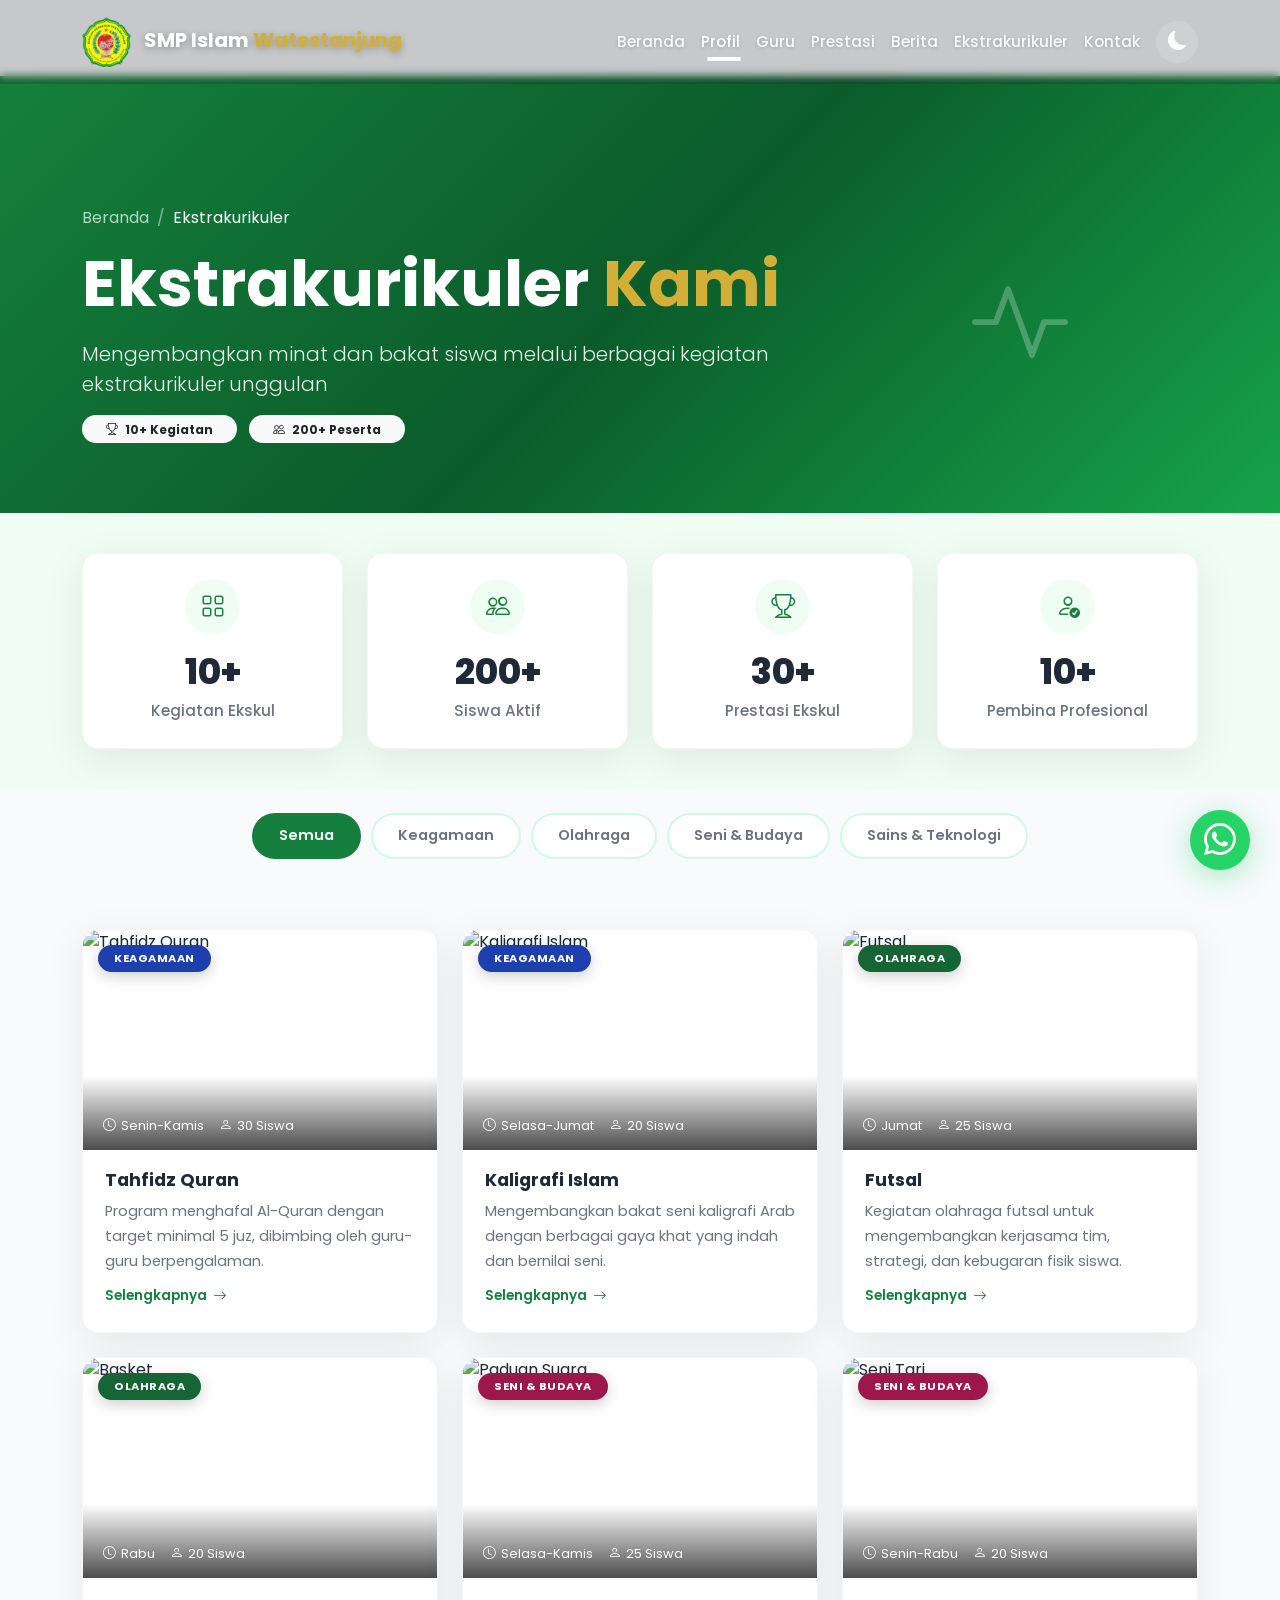
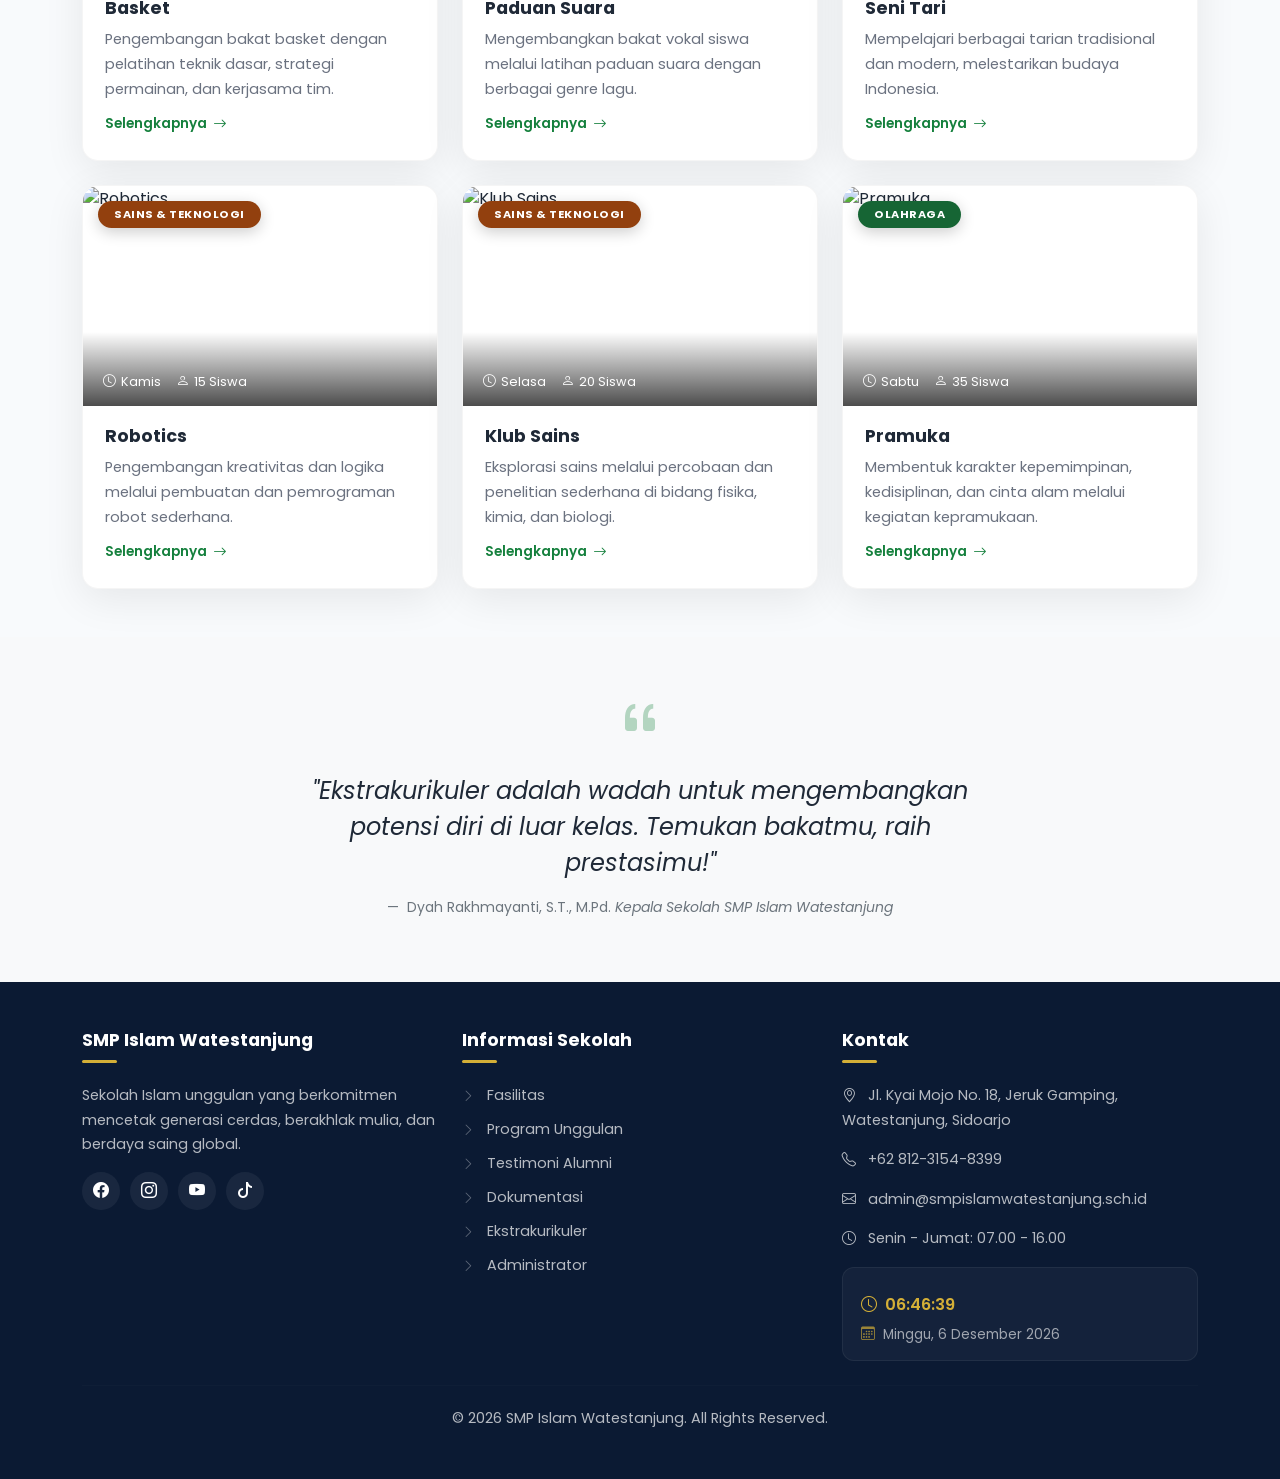
==== commit 9bcd78fb: "switch ke smpislam-watestanjung" ====
--- a/Frontend/navbar/ekstra/ekstra.html
+++ b/Frontend/navbar/ekstra/ekstra.html
@@ -3,12 +3,13 @@
 <head>
     <meta charset="UTF-8" />
     <meta name="viewport" content="width=device-width, initial-scale=1.0" />
-    <meta name="description" content="Ekstrakurikuler SMP Al Islam Krian - Berbagai kegiatan pengembangan minat dan bakat siswa" />
-    <title>Ekstrakurikuler - SMP Al Islam Krian</title>
+    <meta name="description" content="Ekstrakurikuler SMP Islam Watestanjung - Berbagai kegiatan pengembangan minat dan bakat siswa" />
+    <title>Ekstrakurikuler - SMP Islam Watestanjung</title>
     
     <!-- Favicon -->
-    <link rel="icon" type="image/png" sizes="64x64" href="../../../assets/logo/logo-smp-al-islam.png" />
-    <link rel="apple-touch-icon" sizes="180x180" href="https://cdn-icons-png.flaticon.com/180/3031/3031515.png" />
+    <link rel="icon" type="image/png" sizes="32x32" href="../../../assets/logo/logo-smp-islam.png" />
+    <link rel="icon" type="image/png" sizes="16x16" href="../../../assets/logo/logo-smp-islam.png" />
+    <link rel="apple-touch-icon" sizes="180x180" href="../../../assets/logo/logo-smp-islam.png" />
     
     <!-- Bootstrap 5.3 CSS -->
     <link href="https://cdn.jsdelivr.net/npm/bootstrap@5.3.2/dist/css/bootstrap.min.css" rel="stylesheet" />
@@ -20,7 +21,283 @@
     <link href="../../../Frontend/css/style.css" rel="stylesheet" />
     <link href="../../../Frontend/css/responsive.css" rel="stylesheet" />
     <link href="../../../Frontend/css/animation.css" rel="stylesheet" />
-    <link href="ekstrakurikuler.css" rel="stylesheet" />
+    
+    <style>
+        /* ===== HALAMAN EKSTRAKURIKULER - TAMBAHAN CSS ===== */
+        
+        /* Page Header */
+        .page-header-ekskul {
+            background: linear-gradient(135deg, var(--primary) 0%, #0b5c2a 50%, var(--secondary) 100%);
+            padding: 130px 0 70px;
+            color: var(--white);
+            position: relative;
+            overflow: hidden;
+        }
+        
+        .page-header-ekskul .breadcrumb {
+            background: transparent;
+            padding: 0;
+        }
+        
+        .page-header-ekskul .breadcrumb-item a {
+            color: rgba(255,255,255,0.7);
+            text-decoration: none;
+            transition: var(--transition);
+        }
+        
+        .page-header-ekskul .breadcrumb-item a:hover {
+            color: var(--white);
+        }
+        
+        .page-header-ekskul .breadcrumb-item.active {
+            color: var(--white);
+        }
+        
+        .page-header-ekskul .breadcrumb-item + .breadcrumb-item::before {
+            color: rgba(255,255,255,0.5);
+        }
+        
+        /* Statistik Ekskul */
+        .ekskul-stats {
+            padding: 40px 0;
+            background: var(--soft-bg);
+        }
+        
+        .stat-card-ekskul {
+            background: var(--white);
+            border-radius: var(--radius);
+            padding: 25px 20px;
+            text-align: center;
+            box-shadow: var(--shadow);
+            transition: var(--transition);
+            border: 1px solid rgba(0,0,0,0.04);
+            height: 100%;
+        }
+        
+        .stat-card-ekskul:hover {
+            transform: translateY(-6px);
+            box-shadow: var(--shadow-hover);
+            border-color: var(--primary);
+        }
+        
+        .stat-card-ekskul .stat-icon {
+            display: inline-block;
+            width: 55px;
+            height: 55px;
+            border-radius: 50%;
+            background: var(--soft-bg);
+            color: var(--primary);
+            font-size: 1.5rem;
+            line-height: 55px;
+            margin-bottom: 12px;
+            transition: var(--transition);
+        }
+        
+        .stat-card-ekskul:hover .stat-icon {
+            background: var(--primary);
+            color: var(--white);
+        }
+        
+        .stat-card-ekskul .stat-number {
+            font-size: 2.2rem;
+            font-weight: 800;
+            color: var(--text);
+            display: block;
+        }
+        
+        .stat-card-ekskul .stat-label {
+            font-size: 0.95rem;
+            color: var(--text-soft);
+            font-weight: 500;
+        }
+        
+        /* Filter Ekskul */
+        .ekskul-categories {
+            display: flex;
+            flex-wrap: wrap;
+            gap: 10px;
+            justify-content: center;
+            margin-bottom: 30px;
+        }
+        
+        .btn-category {
+            padding: 10px 25px;
+            border: 2px solid var(--border);
+            border-radius: 50px;
+            background: var(--white);
+            color: var(--text-soft);
+            font-weight: 600;
+            font-size: 0.9rem;
+            transition: var(--transition);
+            cursor: pointer;
+        }
+        
+        .btn-category:hover {
+            border-color: var(--primary);
+            color: var(--primary);
+        }
+        
+        .btn-category.active {
+            background: var(--primary);
+            color: var(--white);
+            border-color: var(--primary);
+        }
+        
+        /* Ekskul Card dengan Gambar */
+        .ekskul-card {
+            background: var(--white);
+            border-radius: var(--radius);
+            overflow: hidden;
+            box-shadow: var(--shadow);
+            transition: var(--transition);
+            border: 1px solid rgba(0,0,0,0.04);
+            height: 100%;
+        }
+        
+        .ekskul-card:hover {
+            transform: translateY(-8px);
+            box-shadow: var(--shadow-hover);
+            border-color: var(--primary);
+        }
+        
+        .ekskul-card .ekskul-image {
+            position: relative;
+            overflow: hidden;
+            height: 220px;
+        }
+        
+        .ekskul-card .ekskul-image img {
+            width: 100%;
+            height: 100%;
+            object-fit: cover;
+            transition: var(--transition);
+        }
+        
+        .ekskul-card:hover .ekskul-image img {
+            transform: scale(1.08);
+        }
+        
+        .ekskul-card .ekskul-image .ekskul-badge {
+            position: absolute;
+            top: 15px;
+            left: 15px;
+            padding: 5px 16px;
+            border-radius: 50px;
+            font-size: 0.7rem;
+            font-weight: 700;
+            letter-spacing: 0.5px;
+            text-transform: uppercase;
+            color: var(--white);
+            box-shadow: 0 4px 15px rgba(0,0,0,0.2);
+        }
+        
+        .ekskul-badge.keagamaan {
+            background: #1e40af;
+        }
+        
+        .ekskul-badge.olahraga {
+            background: #166534;
+        }
+        
+        .ekskul-badge.seni {
+            background: #9d174d;
+        }
+        
+        .ekskul-badge.sains {
+            background: #92400e;
+        }
+        
+        .ekskul-card .ekskul-image .ekskul-overlay {
+            position: absolute;
+            bottom: 0;
+            left: 0;
+            right: 0;
+            padding: 40px 20px 15px;
+            background: linear-gradient(to top, rgba(0,0,0,0.7), transparent);
+            color: var(--white);
+        }
+        
+        .ekskul-card .ekskul-image .ekskul-overlay .ekskul-meta {
+            display: flex;
+            gap: 15px;
+            flex-wrap: wrap;
+            font-size: 0.8rem;
+        }
+        
+        .ekskul-card .ekskul-image .ekskul-overlay .ekskul-meta span {
+            display: flex;
+            align-items: center;
+            gap: 5px;
+        }
+        
+        .ekskul-card .ekskul-body {
+            padding: 20px 22px 25px;
+        }
+        
+        .ekskul-card .ekskul-body h5 {
+            font-weight: 700;
+            color: var(--text);
+            margin-bottom: 8px;
+            font-size: 1.1rem;
+        }
+        
+        .ekskul-card .ekskul-body p {
+            color: var(--text-soft);
+            font-size: 0.92rem;
+            line-height: 1.7;
+            margin-bottom: 0;
+        }
+        
+        .ekskul-card .ekskul-body .btn-detail {
+            margin-top: 12px;
+            display: inline-flex;
+            align-items: center;
+            gap: 6px;
+            color: var(--primary);
+            font-weight: 600;
+            font-size: 0.85rem;
+            text-decoration: none;
+            transition: var(--transition);
+        }
+        
+        .ekskul-card .ekskul-body .btn-detail:hover {
+            color: var(--secondary);
+            gap: 10px;
+        }
+        
+        /* Responsive */
+        @media (max-width: 767px) {
+            .page-header-ekskul {
+                padding: 110px 0 40px;
+            }
+            .ekskul-categories {
+                gap: 8px;
+            }
+            .btn-category {
+                padding: 8px 18px;
+                font-size: 0.8rem;
+            }
+            .stat-card-ekskul .stat-number {
+                font-size: 1.8rem;
+            }
+            .ekskul-card .ekskul-image {
+                height: 180px;
+            }
+        }
+        
+        @media (max-width: 575px) {
+            .ekskul-categories {
+                gap: 6px;
+            }
+            .btn-category {
+                padding: 6px 14px;
+                font-size: 0.75rem;
+            }
+            .ekskul-card .ekskul-image {
+                height: 160px;
+            }
+        }
+    </style>
 </head>
 <body>
 
@@ -28,7 +305,7 @@
     <div id="loading-screen">
         <div class="loader-wrapper">
             <div class="loader-ring"></div>
-            <div class="loader-text">SMP Al Islam Krian</div>
+            <div class="loader-text">SMP Islam Watestanjung</div>
         </div>
     </div>
 
@@ -38,8 +315,8 @@
     <nav class="navbar navbar-expand-lg fixed-top" id="mainNav">
         <div class="container">
             <a class="navbar-brand" href="../../../index.html">
-                <img src="../../../assets/logo/logo-smp-al-islam.png" alt="Logo SMP Al Islam Krian" height="50" class="me-2" />
-                <span class="brand-text">SMP Al Islam <span>Krian</span></span>
+                <img src="../../../assets/logo/logo-smp-islam.png" alt="Logo SMP Islam Watestanjung" height="50" class="me-2" />
+                <span class="brand-text">SMP Islam <span>Watestanjung</span></span>
             </a>
             <button class="navbar-toggler" type="button" data-bs-toggle="collapse" data-bs-target="#navbarNav"
                 aria-controls="navbarNav" aria-expanded="false" aria-label="Toggle navigation">
@@ -60,7 +337,7 @@
                     <li class="nav-item"><a class="nav-link" href="../guru/guru.php">Guru</a></li>
                     <li class="nav-item"><a class="nav-link" href="../prestasi/prestasi.php">Prestasi</a></li>
                     <li class="nav-item"><a class="nav-link" href="../berita/berita.php">Berita</a></li>
-                    <li class="nav-item"><a class="nav-link active" href="ekstrakurikuler.html">Ekstrakurikuler</a></li>
+                    <li class="nav-item"><a class="nav-link active" href="ekstra.html">Ekstrakurikuler</a></li>
                     <li class="nav-item"><a class="nav-link" href="../kontak/kontak.html">Kontak</a></li>
                 </ul>
                 <button class="btn btn-dark-mode ms-2" id="darkModeToggle" aria-label="Toggle Dark Mode">
@@ -107,30 +384,30 @@
             <div class="row g-4">
                 <div class="col-6 col-lg-3" data-aos="fade-up" data-aos-delay="100">
                     <div class="stat-card-ekskul">
-                        <span class="stat-icon"><i class="bi bi-grid"></i></span>
-                        <div class="stat-number">10+</div>
-                        <div class="stat-label">Kegiatan Ekskul</div>
+                        <div class="stat-icon"><i class="bi bi-grid"></i></div>
+                        <span class="stat-number">10+</span>
+                        <span class="stat-label">Kegiatan Ekskul</span>
                     </div>
                 </div>
                 <div class="col-6 col-lg-3" data-aos="fade-up" data-aos-delay="200">
                     <div class="stat-card-ekskul">
-                        <span class="stat-icon"><i class="bi bi-people"></i></span>
-                        <div class="stat-number">200+</div>
-                        <div class="stat-label">Siswa Aktif</div>
+                        <div class="stat-icon"><i class="bi bi-people"></i></div>
+                        <span class="stat-number">200+</span>
+                        <span class="stat-label">Siswa Aktif</span>
                     </div>
                 </div>
                 <div class="col-6 col-lg-3" data-aos="fade-up" data-aos-delay="300">
                     <div class="stat-card-ekskul">
-                        <span class="stat-icon"><i class="bi bi-trophy"></i></span>
-                        <div class="stat-number">30+</div>
-                        <div class="stat-label">Prestasi Ekskul</div>
+                        <div class="stat-icon"><i class="bi bi-trophy"></i></div>
+                        <span class="stat-number">30+</span>
+                        <span class="stat-label">Prestasi Ekskul</span>
                     </div>
                 </div>
                 <div class="col-6 col-lg-3" data-aos="fade-up" data-aos-delay="400">
                     <div class="stat-card-ekskul">
-                        <span class="stat-icon"><i class="bi bi-person-check"></i></span>
-                        <div class="stat-number">10+</div>
-                        <div class="stat-label">Pembina Profesional</div>
+                        <div class="stat-icon"><i class="bi bi-person-check"></i></div>
+                        <span class="stat-number">10+</span>
+                        <span class="stat-label">Pembina Profesional</span>
                     </div>
                 </div>
             </div>
@@ -142,9 +419,9 @@
         <div class="container">
             <div class="ekskul-categories" data-aos="fade-up">
                 <button class="btn-category active" data-category="all">Semua</button>
+                <button class="btn-category" data-category="keagamaan">Keagamaan</button>
                 <button class="btn-category" data-category="olahraga">Olahraga</button>
                 <button class="btn-category" data-category="seni">Seni & Budaya</button>
-                <button class="btn-category" data-category="keagamaan">Keagamaan</button>
                 <button class="btn-category" data-category="sains">Sains & Teknologi</button>
             </div>
         </div>
@@ -155,167 +432,195 @@
         <div class="container">
             <div class="row g-4" id="ekskulGrid">
                 
-                <!-- Ekskul 1 - Keagamaan -->
+                <!-- Ekskul 1 - Tahfidz Quran -->
                 <div class="col-md-6 col-lg-4" data-category="keagamaan" data-aos="fade-up" data-aos-delay="100">
                     <div class="ekskul-card">
-                        <div class="ekskul-icon-wrapper">
-                            <i class="bi bi-moon-stars"></i>
-                        </div>
-                        <div class="ekskul-body">
+                        <div class="ekskul-image">
+                            <img src="../../../assets/ekstra/tahfidz.jpg" alt="Tahfidz Quran" />
                             <span class="ekskul-badge keagamaan">Keagamaan</span>
+                            <div class="ekskul-overlay">
+                                <div class="ekskul-meta">
+                                    <span><i class="bi bi-clock"></i> Senin-Kamis</span>
+                                    <span><i class="bi bi-person"></i> 30 Siswa</span>
+                                </div>
+                            </div>
+                        </div>
+                        <div class="ekskul-body">
                             <h5>Tahfidz Quran</h5>
                             <p>Program menghafal Al-Quran dengan target minimal 5 juz, dibimbing oleh guru-guru berpengalaman.</p>
-                            <div class="ekskul-meta">
-                                <span><i class="bi bi-clock"></i> Senin-Kamis</span>
-                                <span><i class="bi bi-person"></i> 30 Siswa</span>
-                            </div>
-                        </div>
-                    </div>
-                </div>
-
-                <!-- Ekskul 2 - Keagamaan -->
+                            <a href="#" class="btn-detail">Selengkapnya <i class="bi bi-arrow-right"></i></a>
+                        </div>
+                    </div>
+                </div>
+
+                <!-- Ekskul 2 - Kaligrafi Islam -->
                 <div class="col-md-6 col-lg-4" data-category="keagamaan" data-aos="fade-up" data-aos-delay="200">
                     <div class="ekskul-card">
-                        <div class="ekskul-icon-wrapper">
-                            <i class="bi bi-chat-quote"></i>
-                        </div>
-                        <div class="ekskul-body">
+                        <div class="ekskul-image">
+                            <img src="../../../assets/ekstra/kaligrafi.jpg" alt="Kaligrafi Islam" />
                             <span class="ekskul-badge keagamaan">Keagamaan</span>
+                            <div class="ekskul-overlay">
+                                <div class="ekskul-meta">
+                                    <span><i class="bi bi-clock"></i> Selasa-Jumat</span>
+                                    <span><i class="bi bi-person"></i> 20 Siswa</span>
+                                </div>
+                            </div>
+                        </div>
+                        <div class="ekskul-body">
                             <h5>Kaligrafi Islam</h5>
                             <p>Mengembangkan bakat seni kaligrafi Arab dengan berbagai gaya khat yang indah dan bernilai seni.</p>
-                            <div class="ekskul-meta">
-                                <span><i class="bi bi-clock"></i> Selasa-Jumat</span>
-                                <span><i class="bi bi-person"></i> 20 Siswa</span>
-                            </div>
-                        </div>
-                    </div>
-                </div>
-
-                <!-- Ekskul 3 - Olahraga -->
+                            <a href="#" class="btn-detail">Selengkapnya <i class="bi bi-arrow-right"></i></a>
+                        </div>
+                    </div>
+                </div>
+
+                <!-- Ekskul 3 - Futsal -->
                 <div class="col-md-6 col-lg-4" data-category="olahraga" data-aos="fade-up" data-aos-delay="300">
                     <div class="ekskul-card">
-                        <div class="ekskul-icon-wrapper">
-                            <i class="bi bi-dribbble"></i>
-                        </div>
-                        <div class="ekskul-body">
+                        <div class="ekskul-image">
+                            <img src="../../../assets/ekstra/futsal.jpg" alt="Futsal" />
                             <span class="ekskul-badge olahraga">Olahraga</span>
+                            <div class="ekskul-overlay">
+                                <div class="ekskul-meta">
+                                    <span><i class="bi bi-clock"></i> Jumat</span>
+                                    <span><i class="bi bi-person"></i> 25 Siswa</span>
+                                </div>
+                            </div>
+                        </div>
+                        <div class="ekskul-body">
                             <h5>Futsal</h5>
                             <p>Kegiatan olahraga futsal untuk mengembangkan kerjasama tim, strategi, dan kebugaran fisik siswa.</p>
-                            <div class="ekskul-meta">
-                                <span><i class="bi bi-clock"></i> Jumat</span>
-                                <span><i class="bi bi-person"></i> 25 Siswa</span>
-                            </div>
-                        </div>
-                    </div>
-                </div>
-
-                <!-- Ekskul 4 - Olahraga -->
+                            <a href="#" class="btn-detail">Selengkapnya <i class="bi bi-arrow-right"></i></a>
+                        </div>
+                    </div>
+                </div>
+
+                <!-- Ekskul 4 - Basket -->
                 <div class="col-md-6 col-lg-4" data-category="olahraga" data-aos="fade-up" data-aos-delay="400">
                     <div class="ekskul-card">
-                        <div class="ekskul-icon-wrapper">
-                            <i class="bi bi-basket"></i>
-                        </div>
-                        <div class="ekskul-body">
+                        <div class="ekskul-image">
+                            <img src="../../../assets/ekstra/basket.jpg" alt="Basket" />
                             <span class="ekskul-badge olahraga">Olahraga</span>
+                            <div class="ekskul-overlay">
+                                <div class="ekskul-meta">
+                                    <span><i class="bi bi-clock"></i> Rabu</span>
+                                    <span><i class="bi bi-person"></i> 20 Siswa</span>
+                                </div>
+                            </div>
+                        </div>
+                        <div class="ekskul-body">
                             <h5>Basket</h5>
                             <p>Pengembangan bakat basket dengan pelatihan teknik dasar, strategi permainan, dan kerjasama tim.</p>
-                            <div class="ekskul-meta">
-                                <span><i class="bi bi-clock"></i> Rabu</span>
-                                <span><i class="bi bi-person"></i> 20 Siswa</span>
-                            </div>
-                        </div>
-                    </div>
-                </div>
-
-                <!-- Ekskul 5 - Seni -->
+                            <a href="#" class="btn-detail">Selengkapnya <i class="bi bi-arrow-right"></i></a>
+                        </div>
+                    </div>
+                </div>
+
+                <!-- Ekskul 5 - Paduan Suara -->
                 <div class="col-md-6 col-lg-4" data-category="seni" data-aos="fade-up" data-aos-delay="500">
                     <div class="ekskul-card">
-                        <div class="ekskul-icon-wrapper">
-                            <i class="bi bi-music-note"></i>
-                        </div>
-                        <div class="ekskul-body">
+                        <div class="ekskul-image">
+                            <img src="../../../assets/ekstra/paduan-suara.jpg" alt="Paduan Suara" />
                             <span class="ekskul-badge seni">Seni & Budaya</span>
+                            <div class="ekskul-overlay">
+                                <div class="ekskul-meta">
+                                    <span><i class="bi bi-clock"></i> Selasa-Kamis</span>
+                                    <span><i class="bi bi-person"></i> 25 Siswa</span>
+                                </div>
+                            </div>
+                        </div>
+                        <div class="ekskul-body">
                             <h5>Paduan Suara</h5>
                             <p>Mengembangkan bakat vokal siswa melalui latihan paduan suara dengan berbagai genre lagu.</p>
-                            <div class="ekskul-meta">
-                                <span><i class="bi bi-clock"></i> Selasa-Kamis</span>
-                                <span><i class="bi bi-person"></i> 25 Siswa</span>
-                            </div>
-                        </div>
-                    </div>
-                </div>
-
-                <!-- Ekskul 6 - Seni -->
+                            <a href="#" class="btn-detail">Selengkapnya <i class="bi bi-arrow-right"></i></a>
+                        </div>
+                    </div>
+                </div>
+
+                <!-- Ekskul 6 - Seni Tari -->
                 <div class="col-md-6 col-lg-4" data-category="seni" data-aos="fade-up" data-aos-delay="600">
                     <div class="ekskul-card">
-                        <div class="ekskul-icon-wrapper">
-                            <i class="bi bi-palette"></i>
-                        </div>
-                        <div class="ekskul-body">
+                        <div class="ekskul-image">
+                            <img src="../../../assets/ekstra/seni-tari.jpg" alt="Seni Tari" />
                             <span class="ekskul-badge seni">Seni & Budaya</span>
+                            <div class="ekskul-overlay">
+                                <div class="ekskul-meta">
+                                    <span><i class="bi bi-clock"></i> Senin-Rabu</span>
+                                    <span><i class="bi bi-person"></i> 20 Siswa</span>
+                                </div>
+                            </div>
+                        </div>
+                        <div class="ekskul-body">
                             <h5>Seni Tari</h5>
                             <p>Mempelajari berbagai tarian tradisional dan modern, melestarikan budaya Indonesia.</p>
-                            <div class="ekskul-meta">
-                                <span><i class="bi bi-clock"></i> Senin-Rabu</span>
-                                <span><i class="bi bi-person"></i> 20 Siswa</span>
-                            </div>
-                        </div>
-                    </div>
-                </div>
-
-                <!-- Ekskul 7 - Sains -->
+                            <a href="#" class="btn-detail">Selengkapnya <i class="bi bi-arrow-right"></i></a>
+                        </div>
+                    </div>
+                </div>
+
+                <!-- Ekskul 7 - Robotics -->
                 <div class="col-md-6 col-lg-4" data-category="sains" data-aos="fade-up" data-aos-delay="700">
                     <div class="ekskul-card">
-                        <div class="ekskul-icon-wrapper">
-                            <i class="bi bi-cpu"></i>
-                        </div>
-                        <div class="ekskul-body">
+                        <div class="ekskul-image">
+                            <img src="../../../assets/ekstra/robotics.jpg" alt="Robotics" />
                             <span class="ekskul-badge sains">Sains & Teknologi</span>
+                            <div class="ekskul-overlay">
+                                <div class="ekskul-meta">
+                                    <span><i class="bi bi-clock"></i> Kamis</span>
+                                    <span><i class="bi bi-person"></i> 15 Siswa</span>
+                                </div>
+                            </div>
+                        </div>
+                        <div class="ekskul-body">
                             <h5>Robotics</h5>
                             <p>Pengembangan kreativitas dan logika melalui pembuatan dan pemrograman robot sederhana.</p>
-                            <div class="ekskul-meta">
-                                <span><i class="bi bi-clock"></i> Kamis</span>
-                                <span><i class="bi bi-person"></i> 15 Siswa</span>
-                            </div>
-                        </div>
-                    </div>
-                </div>
-
-                <!-- Ekskul 8 - Sains -->
+                            <a href="#" class="btn-detail">Selengkapnya <i class="bi bi-arrow-right"></i></a>
+                        </div>
+                    </div>
+                </div>
+
+                <!-- Ekskul 8 - Klub Sains -->
                 <div class="col-md-6 col-lg-4" data-category="sains" data-aos="fade-up" data-aos-delay="800">
                     <div class="ekskul-card">
-                        <div class="ekskul-icon-wrapper">
-                            <i class="bi bi-flask"></i>
-                        </div>
-                        <div class="ekskul-body">
+                        <div class="ekskul-image">
+                            <img src="../../../assets/ekstra/klub-sains.jpg" alt="Klub Sains" />
                             <span class="ekskul-badge sains">Sains & Teknologi</span>
+                            <div class="ekskul-overlay">
+                                <div class="ekskul-meta">
+                                    <span><i class="bi bi-clock"></i> Selasa</span>
+                                    <span><i class="bi bi-person"></i> 20 Siswa</span>
+                                </div>
+                            </div>
+                        </div>
+                        <div class="ekskul-body">
                             <h5>Klub Sains</h5>
                             <p>Eksplorasi sains melalui percobaan dan penelitian sederhana di bidang fisika, kimia, dan biologi.</p>
-                            <div class="ekskul-meta">
-                                <span><i class="bi bi-clock"></i> Selasa</span>
-                                <span><i class="bi bi-person"></i> 20 Siswa</span>
-                            </div>
-                        </div>
-                    </div>
-                </div>
-
-                <!-- Ekskul 9 - Olahraga -->
+                            <a href="#" class="btn-detail">Selengkapnya <i class="bi bi-arrow-right"></i></a>
+                        </div>
+                    </div>
+                </div>
+
+                <!-- Ekskul 9 - Pramuka -->
                 <div class="col-md-6 col-lg-4" data-category="olahraga" data-aos="fade-up" data-aos-delay="900">
                     <div class="ekskul-card">
-                        <div class="ekskul-icon-wrapper">
-                            <i class="bi bi-person-walking"></i>
-                        </div>
-                        <div class="ekskul-body">
+                        <div class="ekskul-image">
+                            <img src="../../../assets/ekstra/pramuka.jpg" alt="Pramuka" />
                             <span class="ekskul-badge olahraga">Olahraga</span>
+                            <div class="ekskul-overlay">
+                                <div class="ekskul-meta">
+                                    <span><i class="bi bi-clock"></i> Sabtu</span>
+                                    <span><i class="bi bi-person"></i> 35 Siswa</span>
+                                </div>
+                            </div>
+                        </div>
+                        <div class="ekskul-body">
                             <h5>Pramuka</h5>
                             <p>Membentuk karakter kepemimpinan, kedisiplinan, dan cinta alam melalui kegiatan kepramukaan.</p>
-                            <div class="ekskul-meta">
-                                <span><i class="bi bi-clock"></i> Sabtu</span>
-                                <span><i class="bi bi-person"></i> 35 Siswa</span>
-                            </div>
-                        </div>
-                    </div>
-                </div>
+                            <a href="#" class="btn-detail">Selengkapnya <i class="bi bi-arrow-right"></i></a>
+                        </div>
+                    </div>
+                </div>
+
             </div>
         </div>
     </section>
@@ -330,7 +635,7 @@
                         "Ekstrakurikuler adalah wadah untuk mengembangkan potensi diri di luar kelas. Temukan bakatmu, raih prestasimu!"
                     </blockquote>
                     <figcaption class="blockquote-footer mt-2">
-                        Dyah Rakhmayanti, S.T., M.Pd. <cite title="Source Title">Kepala Sekolah SMP Al Islam Krian</cite>
+                        Dyah Rakhmayanti, S.T., M.Pd. <cite title="Source Title">Kepala Sekolah SMP Islam Watestanjung</cite>
                     </figcaption>
                 </div>
             </div>
@@ -342,7 +647,7 @@
         <div class="container">
             <div class="row g-4">
                 <div class="col-md-6 col-lg-4">
-                    <h5 class="fw-bold">SMP Al Islam Krian</h5>
+                    <h5 class="fw-bold">SMP Islam Watestanjung</h5>
                     <p>Sekolah Islam unggulan yang berkomitmen mencetak generasi cerdas, berakhlak mulia, dan berdaya saing global.</p>
                     <div class="social-icons">
                         <a href="#"><i class="bi bi-facebook"></i></a>
@@ -358,15 +663,15 @@
                         <li><a href="../../../index.html#akademik"><i class="bi bi-chevron-right"></i> Program Unggulan</a></li>
                         <li><a href="../../../index.html#testimoni"><i class="bi bi-chevron-right"></i> Testimoni Alumni</a></li>
                         <li><a href="../../../index.html#galeri"><i class="bi bi-chevron-right"></i> Dokumentasi</a></li>
-                        <li><a href="ekstrakurikuler.html"><i class="bi bi-chevron-right"></i> Ekstrakurikuler</a></li>
+                        <li><a href="ekstra.html"><i class="bi bi-chevron-right"></i> Ekstrakurikuler</a></li>
                         <li><a href="../../../Admin/login.php"><i class="bi bi-chevron-right"></i> Administrator</a></li>
                     </ul>
                 </div>
                 <div class="col-md-6 col-lg-4">
                     <h5 class="fw-bold">Kontak</h5>
-                    <p><i class="bi bi-geo-alt me-2"></i> Jl. Kyai Mojo No. 18, Jeruk Gamping, Krian, Sidoarjo</p>
+                    <p><i class="bi bi-geo-alt me-2"></i> Jl. Kyai Mojo No. 18, Jeruk Gamping, Watestanjung, Sidoarjo</p>
                     <p><i class="bi bi-telephone me-2"></i> +62 812-3154-8399</p>
-                    <p><i class="bi bi-envelope me-2"></i> admin@smpalislam-krian.sch.id</p>
+                    <p><i class="bi bi-envelope me-2"></i> admin@smpislamwatestanjung.sch.id</p>
                     <p><i class="bi bi-clock me-2"></i> Senin - Jumat: 07.00 - 16.00</p>
                     <div class="footer-info mt-3">
                         <div class="live-clock">
@@ -380,13 +685,13 @@
             </div>
             <hr class="mt-4" />
             <div class="text-center">
-                <p class="mb-0">&copy; 2026 SMP Al Islam Krian. All Rights Reserved.</p>
+                <p class="mb-0">&copy; 2026 SMP Islam Watestanjung. All Rights Reserved.</p>
             </div>
         </div>
     </footer>
 
     <!-- FLOATING WHATSAPP -->
-    <a href="https://wa.me/6281234567890" target="_blank" class="floating-whatsapp" aria-label="WhatsApp">
+    <a href="https://wa.me/6281231548399" target="_blank" class="floating-whatsapp" aria-label="WhatsApp">
         <i class="bi bi-whatsapp"></i>
     </a>
 
@@ -400,6 +705,52 @@
     <script src="https://unpkg.com/aos@2.3.1/dist/aos.js"></script>
     <script src="../../../Frontend/js/script.js"></script>
     <script src="../../../Frontend/js/counter.js"></script>
-    <script src="ekstrakurikuler.js"></script>
+    
+    <script>
+        // ===== AOS INIT =====
+        document.addEventListener('DOMContentLoaded', function() {
+            AOS.init({
+                duration: 800,
+                once: true,
+                offset: 100,
+                easing: 'ease-out-cubic'
+            });
+        });
+
+        // ===== FILTER EKSKURIKULER =====
+        document.addEventListener('DOMContentLoaded', function() {
+            const filterButtons = document.querySelectorAll('.btn-category');
+            const ekskulItems = document.querySelectorAll('#ekskulGrid .col-md-6');
+
+            filterButtons.forEach(button => {
+                button.addEventListener('click', function() {
+                    filterButtons.forEach(btn => btn.classList.remove('active'));
+                    this.classList.add('active');
+
+                    const category = this.dataset.category;
+
+                    ekskulItems.forEach(item => {
+                        if (category === 'all' || item.dataset.category === category) {
+                            item.style.display = 'block';
+                            item.style.animation = 'fadeIn 0.5s ease';
+                        } else {
+                            item.style.display = 'none';
+                        }
+                    });
+                });
+            });
+        });
+
+        // ===== CSS ANIMATION =====
+        const style = document.createElement('style');
+        style.textContent = `
+            @keyframes fadeIn {
+                from { opacity: 0; transform: translateY(20px); }
+                to { opacity: 1; transform: translateY(0); }
+            }
+        `;
+        document.head.appendChild(style);
+    </script>
+
 </body>
 </html>
--- a/Frontend/css/style.css
+++ b/Frontend/css/style.css
@@ -3,7 +3,7 @@
    Gaya utama untuk website - TEMA HIJAU
    ============================================================ */
 
-/* ---------- RESET & VARIABLES ---------- */
+/* RESET & VARIABLES */
 :root {
     /* Primary Colors - Hijau */
     --primary: #15803D;
@@ -42,7 +42,7 @@
     cursor: default;
 }
 
-/* ---------- BOOTSTRAP OVERRIDE (WARNA HIJAU) ---------- */
+/* BOOTSTRAP OVERRIDE (WARNA HIJAU) */
 .bg-primary,
 .btn-primary,
 .badge.bg-primary,
@@ -106,7 +106,7 @@
     color: var(--primary) !important;
 }
 
-/* ---------- CUSTOM CURSOR ---------- */
+/* CUSTOM CURSOR */
 @media (min-width: 1024px) {
     body {
         cursor: none;
@@ -132,7 +132,7 @@
     }
 }
 
-/* ---------- SCROLL PROGRESS BAR ---------- */
+/* SCROLL PROGRESS BAR */
 #scroll-progress-bar {
     position: fixed;
     top: 0;
@@ -144,7 +144,7 @@
     transition: width 0.1s;
 }
 
-/* ---------- LOADING SCREEN ---------- */
+/* LOADING SCREEN */
 #loading-screen {
     position: fixed;
     inset: 0;
@@ -205,7 +205,7 @@
     to { transform: rotate(360deg); }
 }
 
-/* ---------- NAVBAR ---------- */
+/* NAVBAR */
 .navbar {
     padding: 12px 0;
     transition: var(--transition);
@@ -358,7 +358,7 @@
     transform: scale(1.1);
 }
 
-/* ---------- HERO SECTION ---------- */
+/* HERO SECTION */
 .hero-section {
     position: relative;
     min-height: 100vh;
@@ -495,7 +495,7 @@
     100% { transform: translateX(-50%); }
 }
 
-/* ---------- QUICK MENU ---------- */
+/* QUICK MENU */
 .quick-menu {
     margin-top: -40px;
     position: relative;
@@ -551,7 +551,7 @@
     color: var(--text-soft);
 }
 
-/* ---------- STATISTICS ---------- */
+/* STATISTICS */
 .statistics {
     background: linear-gradient(135deg, var(--primary), var(--secondary));
     padding: 80px 0;
@@ -574,7 +574,7 @@
     font-weight: 500;
 }
 
-/* ---------- SAMBUTAN KEPALA SEKOLAH ---------- */
+/* SAMBUTAN KEPALA SEKOLAH */
 .sambutan-foto {
     max-width: 350px;
     margin: 0 auto;
@@ -626,7 +626,7 @@
     margin-bottom: 15px;
 }
 
-/* ---------- TENTANG SEKOLAH ---------- */
+/* TENTANG SEKOLAH */
 .tentang .logo-tentang {
     display: flex;
     justify-content: center;
@@ -670,7 +670,7 @@
     color: var(--primary) !important;
 }
 
-/* ---------- VISI MISI ---------- */
+/* VISI MISI */
 .vision-card,
 .mission-card {
     background: var(--white);
@@ -699,7 +699,7 @@
     color: var(--primary) !important;
 }
 
-/* ---------- PROGRAM UNGGULAN ---------- */
+/* PROGRAM UNGGULAN */
 .program-card {
     background: var(--white);
     border-radius: var(--radius);
@@ -742,7 +742,7 @@
     margin-bottom: 0;
 }
 
-/* ---------- FASILITAS ---------- */
+/* FASILITAS */
 .fasilitas-card {
     position: relative;
     overflow: hidden;
@@ -796,7 +796,7 @@
     opacity: 0.9;
 }
 
-/* ---------- PRESTASI (TIMELINE) ---------- */
+/* PRESTASI (TIMELINE) */
 .timeline {
     position: relative;
     padding-left: 30px;
@@ -861,7 +861,7 @@
     color: var(--text-soft);
 }
 
-/* ---------- GURU SLIDER ---------- */
+/* GURU SLIDER */
 .guru-swiper {
     padding: 20px 0 50px;
 }
@@ -910,7 +910,7 @@
     color: var(--text-soft);
 }
 
-/* ---------- BERITA ---------- */
+/* BERITA */
 .berita-card {
     background: var(--white);
     border-radius: var(--radius);
@@ -961,7 +961,7 @@
     color: var(--white);
 }
 
-/* ---------- AGENDA & PENGUMUMAN ---------- */
+/* AGENDA & PENGUMUMAN */
 .list-group-item {
     border-left: 4px solid transparent;
     transition: var(--transition);
@@ -985,7 +985,7 @@
     background: var(--gold) !important;
 }
 
-/* ---------- GALERI ---------- */
+/* GALERI */
 .galeri-item {
     position: relative;
     overflow: hidden;
@@ -1027,14 +1027,14 @@
     opacity: 1;
 }
 
-/* ---------- VIDEO ---------- */
+/* VIDEO */
 .video-wrapper {
     border-radius: var(--radius);
     overflow: hidden;
     box-shadow: var(--shadow-hover);
 }
 
-/* ---------- TESTIMONI ---------- */
+/* TESTIMONI */
 .testimoni-swiper {
     padding: 20px 0 50px;
 }
@@ -1065,7 +1065,7 @@
     letter-spacing: 2px;
 }
 
-/* ---------- FAQ ---------- */
+/* FAQ */
 .accordion-item {
     border: none;
     border-radius: var(--radius) !important;
@@ -1360,7 +1360,7 @@
     border-top: 1px solid var(--border);
 }
 
-/* ---------- PPDB RESPONSIVE ---------- */
+/* PPDB RESPONSIVE */
 @media (max-width: 767px) {
     .timeline-ppdb {
         padding-left: 30px;
@@ -1404,7 +1404,7 @@
     }
 }
 
-/* ---------- MAPS ---------- */
+/* MAPS */
 .map-wrapper {
     border-radius: var(--radius);
     overflow: hidden;
@@ -1575,7 +1575,7 @@
     text-decoration: none;
 }
 
-/* ---------- FOOTER INFO (LIVE CLOCK & DATE) ---------- */
+/* FOOTER INFO (LIVE CLOCK & DATE) */
 .footer .footer-info {
     background: rgba(255, 255, 255, 0.04);
     border-radius: 12px;
@@ -1606,7 +1606,7 @@
     opacity: 0.7;
 }
 
-/* ---------- FLOATING WHATSAPP ---------- */
+/* FLOATING WHATSAPP */
 .floating-whatsapp {
     position: fixed;
     bottom: 30px;
@@ -1632,7 +1632,7 @@
     box-shadow: 0 8px 40px rgba(37, 211, 102, 0.6);
 }
 
-/* ---------- BACK TO TOP ---------- */
+/* BACK TO TOP */
 .back-to-top {
     position: fixed;
     bottom: 100px;
@@ -1665,7 +1665,7 @@
     background: var(--hover);
 }
 
-/* ---------- RIPPLE BUTTON ---------- */
+/* RIPPLE BUTTON */
 .ripple {
     position: relative;
     overflow: hidden;
@@ -1687,7 +1687,7 @@
     }
 }
 
-/* ---------- GURU SECTION (MODERN) ---------- */
+/* GURU SECTION (MODERN) */
 .guru-card-featured {
     background: var(--white);
     border-radius: var(--radius);
@@ -1955,7 +1955,7 @@
     }
 }
 
-/* ---------- DARK MODE ---------- */
+/* DARK MODE */
 body.dark-mode {
     background: #111827;
     color: #e5e7eb;
@@ -2040,14 +2040,14 @@
     color: #9ca3af;
 }
 
-/* ---------- GLASSMORPHISM ---------- */
+/* GLASSMORPHISM */
 .glass {
     background: rgba(255,255,255,0.15);
     backdrop-filter: blur(12px);
     border: 1px solid rgba(255,255,255,0.1);
 }
 
-/* ---------- SCROLL REVEAL (AOS overwrite) ---------- */
+/* SCROLL REVEAL (AOS overwrite) */
 [data-aos] {
     pointer-events: none;
 }
@@ -2055,7 +2055,7 @@
     pointer-events: auto;
 }
 
-/* ---------- RESPONSIVE SAMBUTAN ---------- */
+/* RESPONSIVE SAMBUTAN */
 @media (max-width: 991px) {
     .sambutan-foto {
         max-width: 280px;
@@ -2080,7 +2080,7 @@
     }
 }
 
-/* ---------- RESPONSIVE TENTANG ---------- */
+/* RESPONSIVE TENTANG */
 @media (max-width: 991px) {
     .tentang .logo-tentang img {
         max-width: 300px;
--- a/Frontend/css/responsive.css
+++ b/Frontend/css/responsive.css
@@ -13,7 +13,7 @@
     }
 }
 
-/* ---------- TABLET (768px - 1023px) ---------- */
+/* TABLET (768px - 1023px) */
 @media (max-width: 1023px) {
     .navbar .brand-text {
         font-size: 0.9rem;
@@ -81,7 +81,7 @@
     }
 }
 
-/* ---------- MOBILE (576px - 767px) ---------- */
+/* MOBILE (576px - 767px) */
 @media (max-width: 767px) {
     body {
         padding-top: 66px;
@@ -267,7 +267,7 @@
     }
 }
 
-/* ---------- MOBILE KECIL (320px - 575px) ---------- */
+/* MOBILE KECIL (320px - 575px) */
 @media (max-width: 575px) {
     .hero-content .display-2 {
         font-size: 1.8rem;
@@ -342,7 +342,7 @@
     }
 }
 
-/* ---------- TABLET LANDSCAPE (1024px ke atas) ---------- */
+/* TABLET LANDSCAPE (1024px ke atas) */
 @media (min-width: 1024px) and (max-height: 800px) {
     .hero-content .display-2 {
         font-size: 3.2rem;
@@ -355,12 +355,12 @@
     }
 }
 
-/* ---------- DARK MODE RESPONSIVE ---------- */
+/* DARK MODE RESPONSIVE */
 @media (prefers-color-scheme: dark) {
     /* Fallback untuk browser dengan preferensi dark */
 }
 
-/* ---------- PRINT ---------- */
+/* PRINT */
 @media print {
     .navbar,
     .hero-section,
